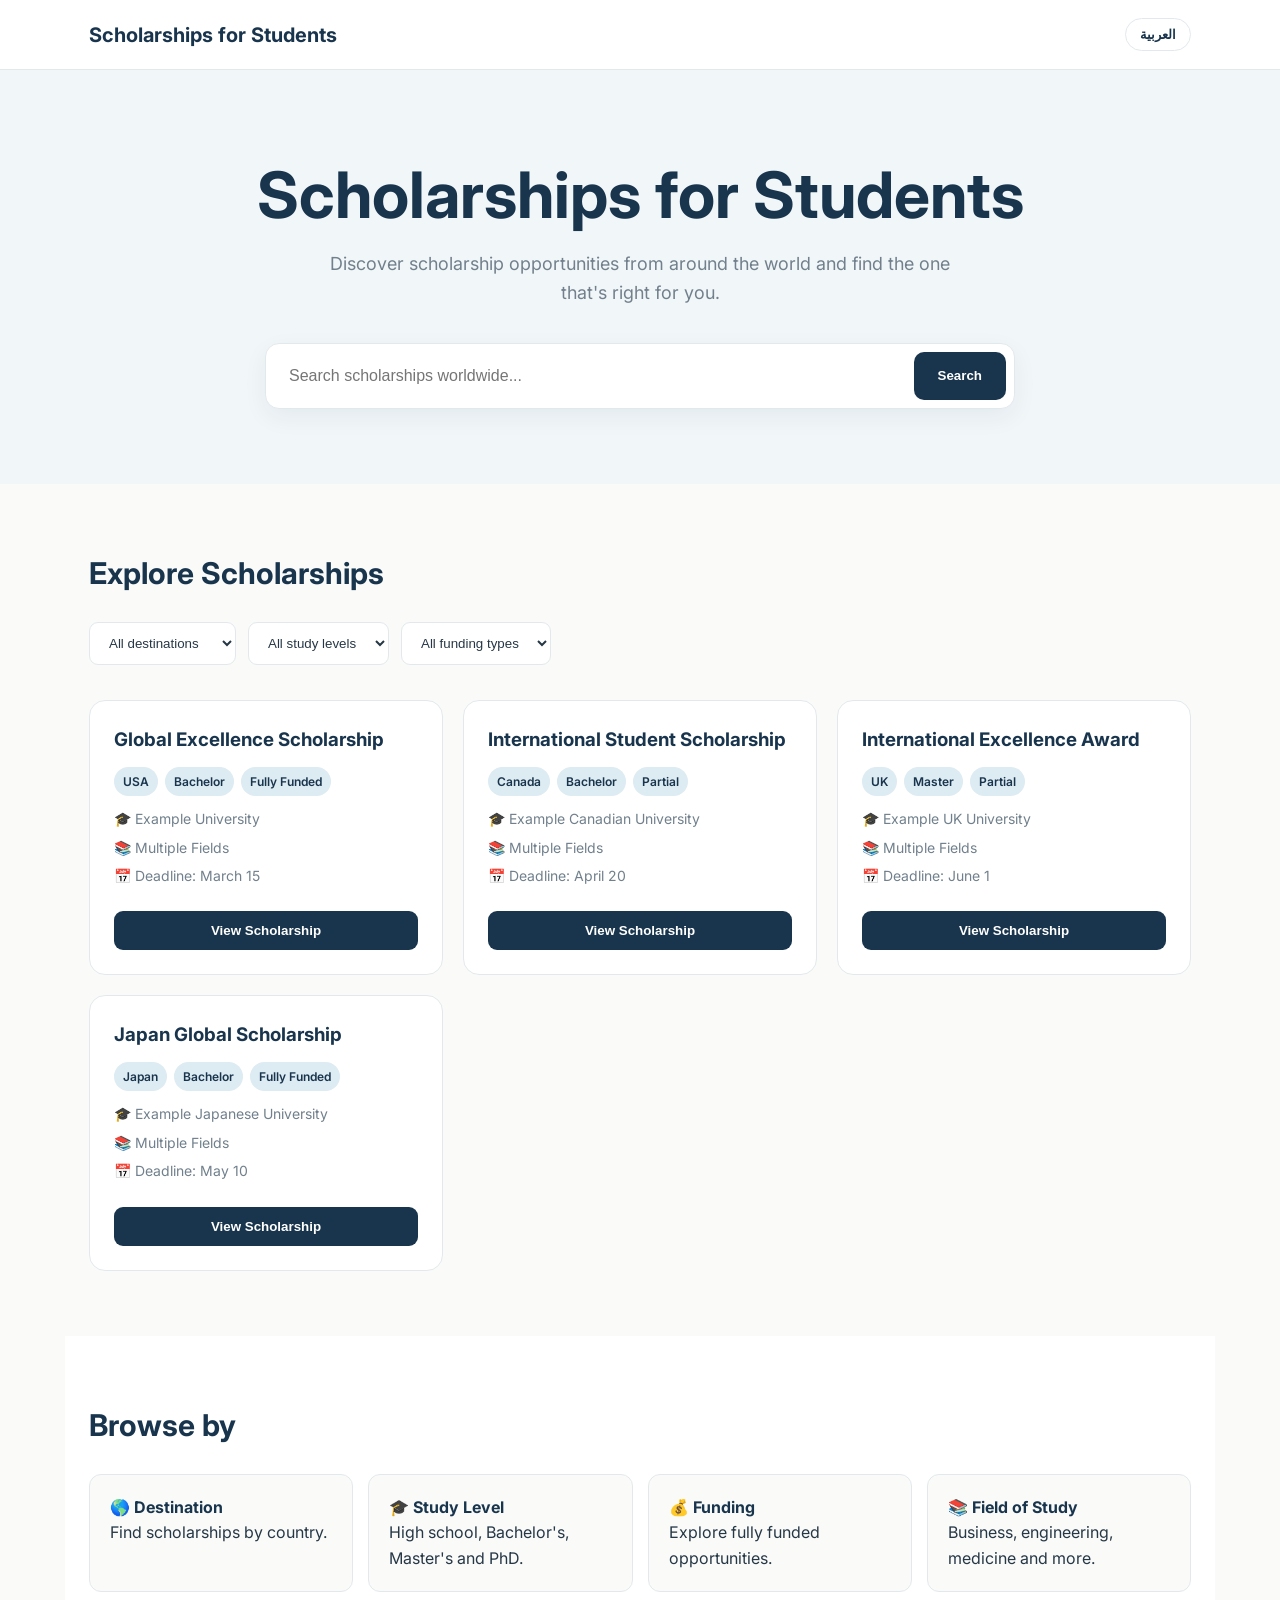
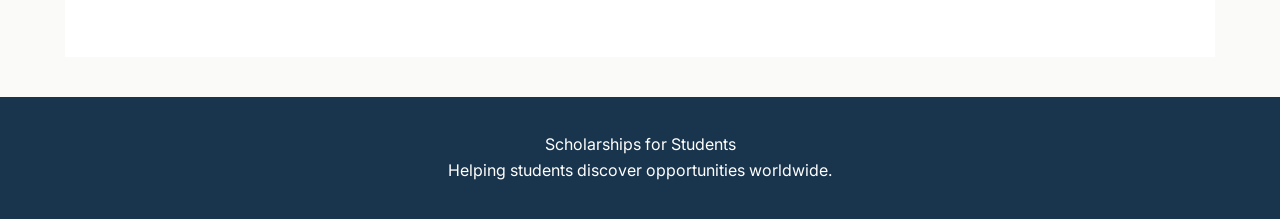
==== index.html @ 137d2209 "Create homepage" ====
<!DOCTYPE html>
<html lang="en">
<head>
<meta charset="UTF-8">
<meta name="viewport" content="width=device-width, initial-scale=1.0">

<title>Scholarships for Students</title>

<style>
@import url('https://fonts.googleapis.com/css2?family=Inter:wght@400;500;600;700&family=Noto+Sans+Arabic:wght@400;500;600;700&display=swap');

:root {
    --navy: #19354D;
    --blue: #DDEBF2;
    --blue-light: #F1F6F8;
    --sage: #AFC4B6;
    --cream: #FAFBF9;
    --white: #FFFFFF;
    --text: #263746;
    --muted: #71808C;
    --border: #E2E9ED;
}

* {
    box-sizing: border-box;
    margin: 0;
    padding: 0;
}

body {
    font-family: "Inter", sans-serif;
    background: var(--cream);
    color: var(--text);
    line-height: 1.6;
}

body.arabic {
    font-family: "Noto Sans Arabic", sans-serif;
    direction: rtl;
}

header {
    background: var(--white);
    border-bottom: 1px solid var(--border);
    position: sticky;
    top: 0;
    z-index: 100;
}

.navbar {
    max-width: 1150px;
    margin: auto;
    padding: 18px 24px;
    display: flex;
    align-items: center;
    justify-content: space-between;
}

.logo {
    font-size: 20px;
    font-weight: 700;
    color: var(--navy);
}

.nav-right {
    display: flex;
    gap: 10px;
    align-items: center;
}

.lang-button {
    border: 1px solid var(--border);
    background: white;
    color: var(--navy);
    padding: 8px 14px;
    border-radius: 20px;
    cursor: pointer;
    font-weight: 600;
}

.hero {
    text-align: center;
    padding: 90px 20px 75px;
    background: var(--blue-light);
}

.hero h1 {
    font-size: clamp(38px, 6vw, 64px);
    line-height: 1.1;
    color: var(--navy);
    margin-bottom: 20px;
}

.hero p {
    max-width: 650px;
    margin: 0 auto 35px;
    color: var(--muted);
    font-size: 18px;
}

.search-container {
    max-width: 750px;
    margin: auto;
    background: white;
    border: 1px solid var(--border);
    border-radius: 14px;
    padding: 8px;
    display: flex;
    box-shadow: 0 8px 25px rgba(25, 53, 77, 0.06);
}

.search-container input {
    flex: 1;
    border: none;
    outline: none;
    padding: 15px;
    font-size: 16px;
    background: transparent;
    color: var(--text);
}

.search-container button {
    border: none;
    background: var(--navy);
    color: white;
    padding: 0 24px;
    border-radius: 10px;
    cursor: pointer;
    font-weight: 600;
}

.section {
    max-width: 1150px;
    margin: auto;
    padding: 65px 24px;
}

.section-title {
    color: var(--navy);
    font-size: 30px;
    margin-bottom: 25px;
}

.filters {
    display: flex;
    flex-wrap: wrap;
    gap: 12px;
    margin-bottom: 35px;
}

select {
    padding: 12px 15px;
    border-radius: 9px;
    border: 1px solid var(--border);
    background: white;
    color: var(--text);
    cursor: pointer;
}

.scholarship-grid {
    display: grid;
    grid-template-columns: repeat(auto-fit, minmax(280px, 1fr));
    gap: 20px;
}

.card {
    background: white;
    border: 1px solid var(--border);
    border-radius: 16px;
    padding: 24px;
    transition: 0.2s;
}

.card:hover {
    transform: translateY(-3px);
    box-shadow: 0 10px 25px rgba(25, 53, 77, 0.08);
}

.card h3 {
    color: var(--navy);
    margin-bottom: 12px;
}

.badges {
    display: flex;
    flex-wrap: wrap;
    gap: 7px;
    margin: 12px 0;
}

.badge {
    background: var(--blue);
    color: var(--navy);
    padding: 5px 9px;
    border-radius: 20px;
    font-size: 12px;
    font-weight: 600;
}

.card-info {
    color: var(--muted);
    font-size: 14px;
    margin: 6px 0;
}

.details-button {
    margin-top: 18px;
    width: 100%;
    border: none;
    background: var(--navy);
    color: white;
    padding: 12px;
    border-radius: 9px;
    cursor: pointer;
    font-weight: 600;
}

.empty {
    text-align: center;
    padding: 50px;
    color: var(--muted);
}

.browse {
    background: var(--white);
}

.browse-grid {
    display: grid;
    grid-template-columns: repeat(auto-fit, minmax(210px, 1fr));
    gap: 15px;
}

.browse-item {
    padding: 20px;
    border: 1px solid var(--border);
    border-radius: 12px;
    background: var(--cream);
    cursor: pointer;
}

.browse-item strong {
    color: var(--navy);
}

footer {
    background: var(--navy);
    color: white;
    text-align: center;
    padding: 35px 20px;
    margin-top: 40px;
}

.modal {
    position: fixed;
    inset: 0;
    background: rgba(20, 35, 45, 0.45);
    display: none;
    align-items: center;
    justify-content: center;
    padding: 20px;
    z-index: 200;
}

.modal-content {
    background: white;
    max-width: 700px;
    width: 100%;
    max-height: 90vh;
    overflow-y: auto;
    border-radius: 18px;
    padding: 30px;
}

.close {
    float: right;
    border: none;
    background: none;
    font-size: 25px;
    cursor: pointer;
}

.modal h2 {
    color: var(--navy);
    margin-bottom: 15px;
}

.modal h4 {
    margin-top: 20px;
    color: var(--navy);
}

.apply {
    display: inline-block;
    margin-top: 25px;
    background: var(--navy);
    color: white;
    padding: 12px 20px;
    border-radius: 9px;
    text-decoration: none;
    font-weight: 600;
}

@media(max-width: 600px) {
    .search-container {
        flex-direction: column;
        background: transparent;
        border: none;
        box-shadow: none;
        gap: 8px;
    }

    .search-container input {
        background: white;
        border: 1px solid var(--border);
        border-radius: 10px;
    }

    .search-container button {
        padding: 13px;
    }

    .hero {
        padding-top: 60px;
    }
}
</style>
</head>

<body>

<header>
    <div class="navbar">
        <div class="logo">Scholarships for Students</div>

        <div class="nav-right">
            <button class="lang-button" onclick="toggleLanguage()" id="languageButton">
                العربية
            </button>
        </div>
    </div>
</header>

<section class="hero">

    <h1 id="heroTitle">Scholarships for Students</h1>

    <p id="heroSubtitle">
        Discover scholarship opportunities from around the world and find the one that's right for you.
    </p>

    <div class="search-container">
        <input
            id="searchInput"
            type="text"
            placeholder="Search scholarships worldwide..."
            onkeyup="searchScholarships()"
        >

        <button onclick="searchScholarships()" id="searchButton">
            Search
        </button>
    </div>

</section>

<section class="section">

    <h2 class="section-title" id="exploreTitle">
        Explore Scholarships
    </h2>

    <div class="filters">

        <select id="countryFilter" onchange="filterScholarships()">
            <option value="">All destinations</option>
            <option value="USA">USA</option>
            <option value="UK">United Kingdom</option>
            <option value="Japan">Japan</option>
            <option value="Germany">Germany</option>
            <option value="Canada">Canada</option>
        </select>

        <select id="levelFilter" onchange="filterScholarships()">
            <option value="">All study levels</option>
            <option value="High School">High School</option>
            <option value="Bachelor">Bachelor's</option>
            <option value="Master">Master's</option>
            <option value="PhD">PhD</option>
        </select>

        <select id="fundingFilter" onchange="filterScholarships()">
            <option value="">All funding types</option>
            <option value="Fully Funded">Fully Funded</option>
            <option value="Partial">Partial Funding</option>
        </select>

    </div>

    <div id="scholarshipGrid" class="scholarship-grid"></div>

</section>

<section class="section browse">

    <h2 class="section-title" id="browseTitle">
        Browse by
    </h2>

    <div class="browse-grid">

        <div class="browse-item" onclick="setFilter('country','USA')">
            🌎 <strong>Destination</strong>
            <p>Find scholarships by country.</p>
        </div>

        <div class="browse-item" onclick="setFilter('level','Bachelor')">
            🎓 <strong>Study Level</strong>
            <p>High school, Bachelor's, Master's and PhD.</p>
        </div>

        <div class="browse-item" onclick="setFilter('funding','Fully Funded')">
            💰 <strong>Funding</strong>
            <p>Explore fully funded opportunities.</p>
        </div>

        <div class="browse-item">
            📚 <strong>Field of Study</strong>
            <p>Business, engineering, medicine and more.</p>
        </div>

    </div>

</section>

<footer>
    <p>Scholarships for Students</p>
    <p>Helping students discover opportunities worldwide.</p>
</footer>

<div class="modal" id="modal">

    <div class="modal-content">

        <button class="close" onclick="closeModal()">×</button>

        <div id="modalContent"></div>

    </div>

</div>

<script>

const scholarships = [

{
    id: 1,
    name: "Global Excellence Scholarship",
    country: "USA",
    university: "Example University",
    level: "Bachelor",
    funding: "Fully Funded",
    field: "Multiple Fields",
    deadline: "March 15",
    description: "A scholarship opportunity for international students with strong academic achievement.",
    requirements: [
        "Strong academic record",
        "International student status",
        "Personal statement",
        "Academic transcripts"
    ],
    application: "Submit the required documents through the university's official application portal."
},

{
    id: 2,
    name: "International Student Scholarship",
    country: "Canada",
    university: "Example Canadian University",
    level: "Bachelor",
    funding: "Partial",
    field: "Multiple Fields",
    deadline: "April 20",
    description: "Financial support for international students beginning undergraduate studies.",
    requirements: [
        "Admission to the university",
        "Academic transcripts",
        "Personal statement"
    ],
    application: "Apply through the university's official scholarship portal."
},

{
    id: 3,
    name: "International Excellence Award",
    country: "UK",
    university: "Example UK University",
    level: "Master",
    funding: "Partial",
    field: "Multiple Fields",
    deadline: "June 1",
    description: "An award designed to support outstanding international postgraduate students.",
    requirements: [
        "Bachelor's degree",
        "Strong academic performance",
        "Personal statement"
    ],
    application: "Follow the official university application process."
},

{
    id: 4,
    name: "Japan Global Scholarship",
    country: "Japan",
    university: "Example Japanese University",
    level: "Bachelor",
    funding: "Fully Funded",
    field: "Multiple Fields",
    deadline: "May 10",
    description: "A fully funded opportunity for international students interested in studying in Japan.",
    requirements: [
        "Academic transcripts",
        "Proof of eligibility",
        "Recommendation letter",
        "Personal statement"
    ],
    application: "Apply through the official scholarship application system."
}

];

function displayScholarships(list) {

    const grid = document.getElementById("scholarshipGrid");

    grid.innerHTML = "";

    if (list.length === 0) {

        grid.innerHTML =
            '<div class="empty">No scholarships found. Try another search.</div>';

        return;
    }

    list.forEach(s => {

        const card = document.createElement("div");

        card.className = "card";

        card.innerHTML = `

            <h3>${s.name}</h3>

            <div class="badges">
                <span class="badge">${s.country}</span>
                <span class="badge">${s.level}</span>
                <span class="badge">${s.funding}</span>
            </div>

            <p class="card-info">🎓 ${s.university}</p>
            <p class="card-info">📚 ${s.field}</p>
            <p class="card-info">📅 Deadline: ${s.deadline}</p>

            <button class="details-button"
                onclick="showDetails(${s.id})">
                View Scholarship
            </button>
        `;

        grid.appendChild(card);

    });
}

function searchScholarships() {

    const query =
        document.getElementById("searchInput").value.toLowerCase();

    const results = scholarships.filter(s =>

        Object.values(s).join(" ").toLowerCase().includes(query)

    );

    displayScholarships(results);
}

function filterScholarships() {

    const country =
        document.getElementById("countryFilter").value;

    const level =
        document.getElementById("levelFilter").value;

    const funding =
        document.getElementById("fundingFilter").value;

    const query =
        document.getElementById("searchInput").value.toLowerCase();

    const results = scholarships.filter(s => {

        const matchesCountry =
            !country || s.country === country;

        const matchesLevel =
            !level || s.level === level;

        const matchesFunding =
            !funding || s.funding === funding;

        const matchesSearch =
            !query ||
            Object.values(s).join(" ").toLowerCase().includes(query);

        return matchesCountry &&
               matchesLevel &&
               matchesFunding &&
               matchesSearch;
    });

    displayScholarships(results);
}

function showDetails(id) {

    const s = scholarships.find(x => x.id === id);

    document.getElementById("modalContent").innerHTML = `

        <h2>${s.name}</h2>

        <p>${s.description}</p>

        <div class="badges">
            <span class="badge">${s.country}</span>
            <span class="badge">${s.level}</span>
            <span class="badge">${s.funding}</span>
        </div>

        <h4>University</h4>
        <p>${s.university}</p>

        <h4>Deadline</h4>
        <p>${s.deadline}</p>

        <h4>Requirements</h4>

        <ul>
            ${s.requirements.map(r => `<li>${r}</li>`).join("")}
        </ul>

        <h4>How to apply</h4>
        <p>${s.application}</p>

        <a href="#" class="apply">
            Official Application →
        </a>
    `;

    document.getElementById("modal").style.display = "flex";
}

function closeModal() {
    document.getElementById("modal").style.display = "none";
}

function setFilter(type, value) {

    if (type === "country") {
        document.getElementById("countryFilter").value = value;
    }

    if (type === "level") {
        document.getElementById("levelFilter").value = value;
    }

    if (type === "funding") {
        document.getElementById("fundingFilter").value = value;
    }

    filterScholarships();

    window.scrollTo({
        top: document.querySelector(".section").offsetTop,
        behavior: "smooth"
    });
}

function toggleLanguage() {

    const body = document.body;

    const arabic = body.classList.toggle("arabic");

    const button =
        document.getElementById("languageButton");

    if (arabic) {

        document.documentElement.lang = "ar";

        button.innerText = "English";

        document.getElementById("heroTitle").innerText =
            "منح دراسية للطلاب";

        document.getElementById("heroSubtitle").innerText =
            "اكتشف فرص المنح الدراسية من جميع أنحاء العالم وابحث عن الفرصة المناسبة لك.";

        document.getElementById("searchInput").placeholder =
            "ابحث عن المنح الدراسية حول العالم...";

        document.getElementById("searchButton").innerText =
            "بحث";

        document.getElementById("exploreTitle").innerText =
            "استكشف المنح الدراسية";

        document.getElementById("browseTitle").innerText =
            "تصفح حسب";

    } else {

        document.documentElement.lang = "en";

        button.innerText = "العربية";

        document.getElementById("heroTitle").innerText =
            "Scholarships for Students";

        document.getElementById("heroSubtitle").innerText =
            "Discover scholarship opportunities from around the world and find the one that's right for you.";

        document.getElementById("searchInput").placeholder =
            "Search scholarships worldwide...";

        document.getElementById("searchButton").innerText =
            "Search";

        document.getElementById("exploreTitle").innerText =
            "Explore Scholarships";

        document.getElementById("browseTitle").innerText =
            "Browse by";
    }
}

displayScholarships(scholarships);

</script>

</body>
  </html>
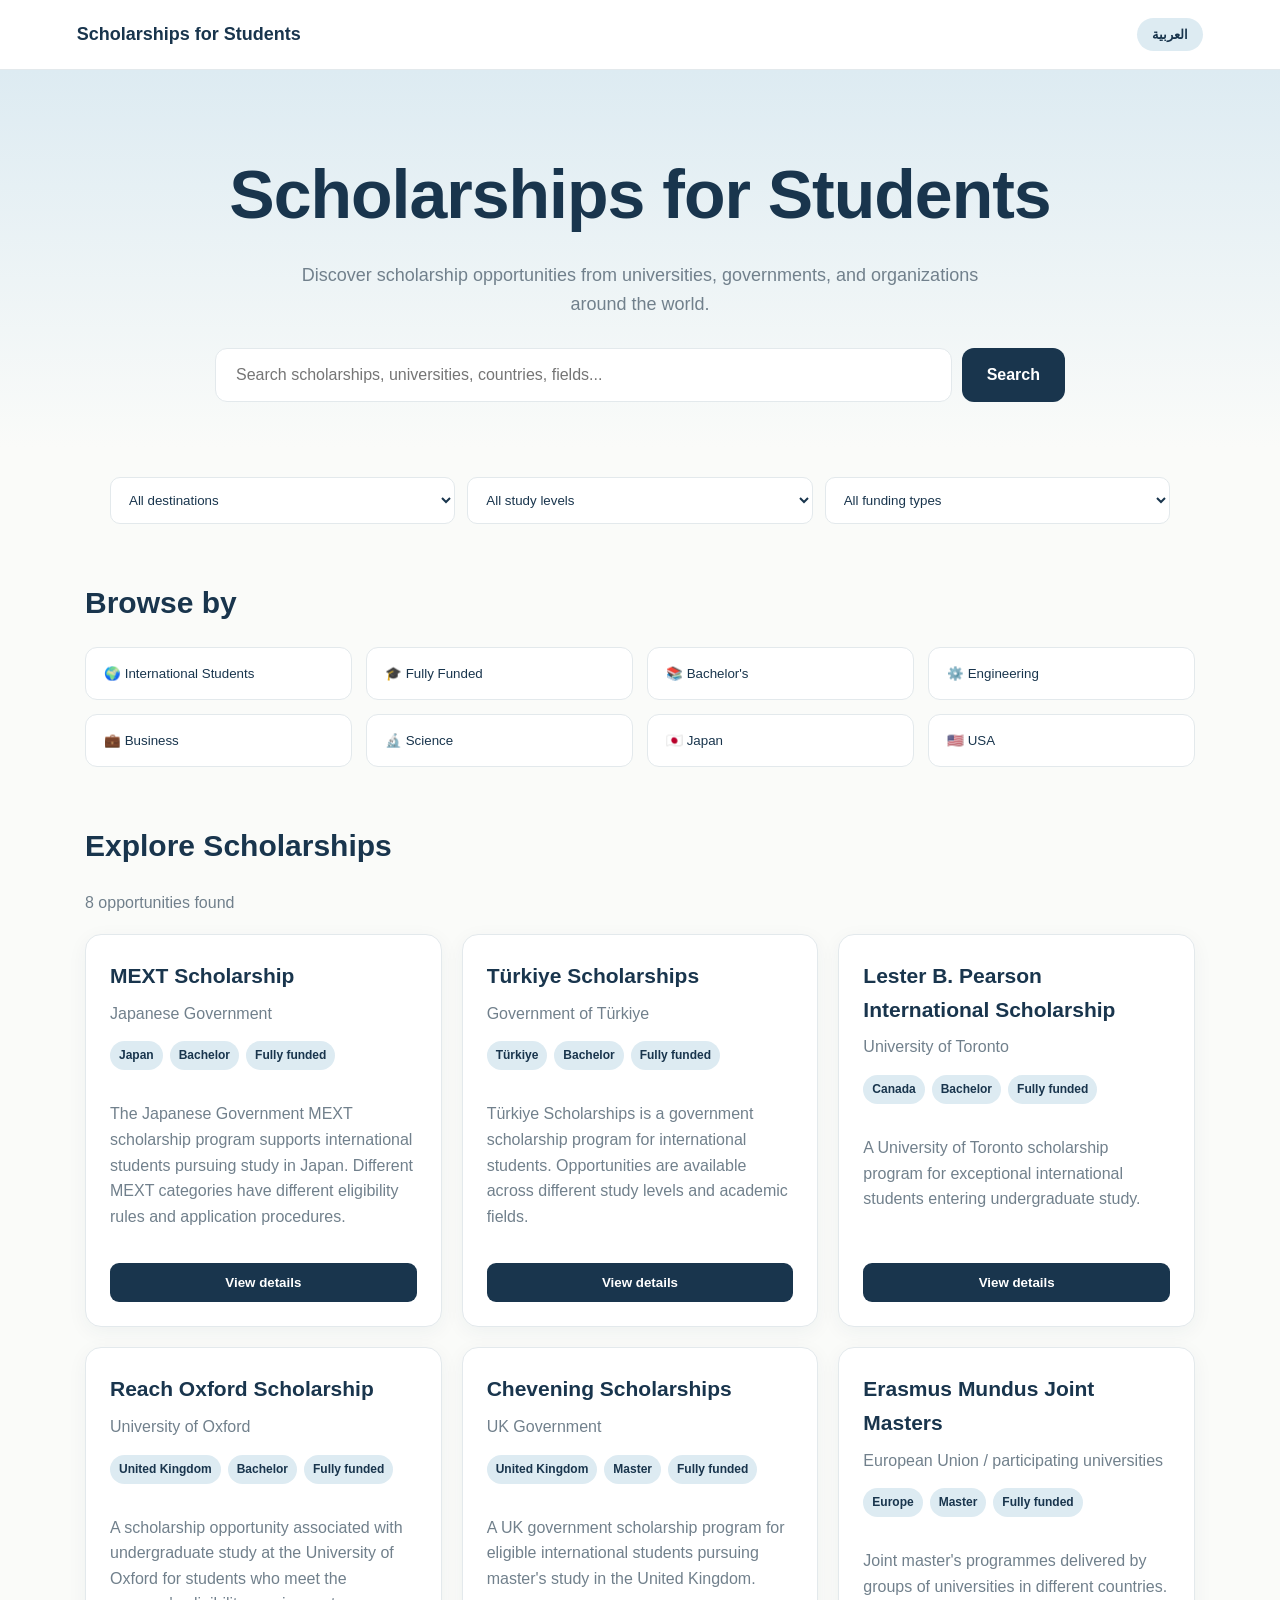
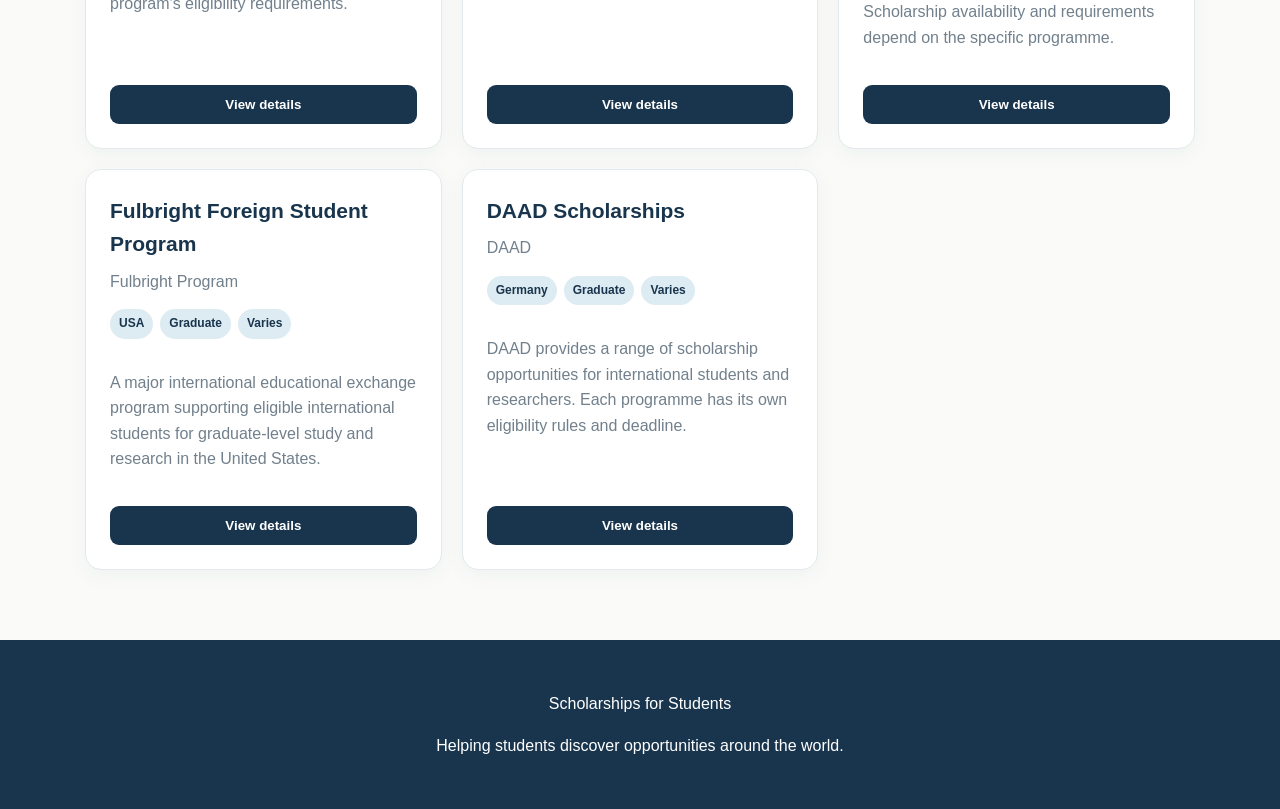
==== commit dced81fe: "Update greeting from 'Hello' to 'Goodbye'" ====
--- a/index.html
+++ b/index.html
@@ -7,72 +7,51 @@
 <title>Scholarships for Students</title>
 
 <style>
-@import url('https://fonts.googleapis.com/css2?family=Inter:wght@400;500;600;700&family=Noto+Sans+Arabic:wght@400;500;600;700&display=swap');
-
 :root {
-    --navy: #19354D;
-    --blue: #DDEBF2;
-    --blue-light: #F1F6F8;
+    --warm-white: #FAFBF9;
+    --soft-blue: #DDEBF2;
+    --deep-navy: #19354D;
     --sage: #AFC4B6;
-    --cream: #FAFBF9;
+    --gray: #71808C;
+    --gold: #D8B56A;
     --white: #FFFFFF;
-    --text: #263746;
-    --muted: #71808C;
-    --border: #E2E9ED;
+    --border: #E3E9EC;
 }
 
 * {
     box-sizing: border-box;
+}
+
+body {
     margin: 0;
-    padding: 0;
-}
-
-body {
-    font-family: "Inter", sans-serif;
-    background: var(--cream);
-    color: var(--text);
+    font-family: Arial, Helvetica, sans-serif;
+    background: var(--warm-white);
+    color: var(--deep-navy);
     line-height: 1.6;
 }
 
-body.arabic {
-    font-family: "Noto Sans Arabic", sans-serif;
-    direction: rtl;
-}
-
-header {
+nav {
     background: var(--white);
     border-bottom: 1px solid var(--border);
+    padding: 18px 6%;
+    display: flex;
+    justify-content: space-between;
+    align-items: center;
     position: sticky;
     top: 0;
     z-index: 100;
 }
 
-.navbar {
-    max-width: 1150px;
-    margin: auto;
-    padding: 18px 24px;
-    display: flex;
-    align-items: center;
-    justify-content: space-between;
-}
-
 .logo {
-    font-size: 20px;
     font-weight: 700;
-    color: var(--navy);
-}
-
-.nav-right {
-    display: flex;
-    gap: 10px;
-    align-items: center;
-}
-
-.lang-button {
-    border: 1px solid var(--border);
-    background: white;
-    color: var(--navy);
-    padding: 8px 14px;
+    font-size: 18px;
+}
+
+#languageButton {
+    border: none;
+    background: var(--soft-blue);
+    color: var(--deep-navy);
+    padding: 9px 15px;
     border-radius: 20px;
     cursor: pointer;
     font-weight: 600;
@@ -80,86 +59,118 @@
 
 .hero {
     text-align: center;
-    padding: 90px 20px 75px;
-    background: var(--blue-light);
+    padding: 70px 20px 45px;
+    background: linear-gradient(
+        to bottom,
+        var(--soft-blue),
+        var(--warm-white)
+    );
 }
 
 .hero h1 {
-    font-size: clamp(38px, 6vw, 64px);
-    line-height: 1.1;
-    color: var(--navy);
-    margin-bottom: 20px;
+    font-size: clamp(38px, 7vw, 68px);
+    margin: 0 0 12px;
+    letter-spacing: -1px;
 }
 
 .hero p {
-    max-width: 650px;
-    margin: 0 auto 35px;
-    color: var(--muted);
+    max-width: 700px;
+    margin: 0 auto 30px;
+    color: var(--gray);
     font-size: 18px;
 }
 
 .search-container {
-    max-width: 750px;
+    max-width: 850px;
     margin: auto;
+    display: flex;
+    gap: 10px;
+}
+
+#searchInput {
+    flex: 1;
+    padding: 17px 20px;
+    border: 1px solid var(--border);
+    border-radius: 12px;
+    font-size: 16px;
+    outline: none;
     background: white;
+}
+
+#searchInput:focus {
+    border-color: var(--sage);
+}
+
+#searchButton {
+    border: none;
+    border-radius: 12px;
+    padding: 0 25px;
+    background: var(--deep-navy);
+    color: white;
+    cursor: pointer;
+    font-weight: 700;
+    font-size: 16px;
+}
+
+.filters {
+    max-width: 1100px;
+    margin: 30px auto;
+    padding: 0 20px;
+    display: grid;
+    grid-template-columns: repeat(3, 1fr);
+    gap: 12px;
+}
+
+select {
+    width: 100%;
+    padding: 14px;
+    border-radius: 10px;
     border: 1px solid var(--border);
-    border-radius: 14px;
-    padding: 8px;
-    display: flex;
-    box-shadow: 0 8px 25px rgba(25, 53, 77, 0.06);
-}
-
-.search-container input {
-    flex: 1;
-    border: none;
-    outline: none;
-    padding: 15px;
-    font-size: 16px;
-    background: transparent;
-    color: var(--text);
-}
-
-.search-container button {
-    border: none;
-    background: var(--navy);
-    color: white;
-    padding: 0 24px;
-    border-radius: 10px;
-    cursor: pointer;
-    font-weight: 600;
+    background: white;
+    color: var(--deep-navy);
 }
 
 .section {
     max-width: 1150px;
-    margin: auto;
-    padding: 65px 24px;
-}
-
-.section-title {
-    color: var(--navy);
+    margin: 55px auto;
+    padding: 0 20px;
+}
+
+.section h2 {
     font-size: 30px;
-    margin-bottom: 25px;
-}
-
-.filters {
-    display: flex;
-    flex-wrap: wrap;
-    gap: 12px;
-    margin-bottom: 35px;
-}
-
-select {
-    padding: 12px 15px;
-    border-radius: 9px;
+    margin-bottom: 20px;
+}
+
+.browse-grid {
+    display: grid;
+    grid-template-columns: repeat(4, 1fr);
+    gap: 14px;
+}
+
+.browse-button {
     border: 1px solid var(--border);
     background: white;
-    color: var(--text);
+    padding: 18px;
+    border-radius: 12px;
     cursor: pointer;
+    text-align: left;
+    color: var(--deep-navy);
+    transition: 0.2s;
+}
+
+.browse-button:hover {
+    transform: translateY(-2px);
+    border-color: var(--sage);
+}
+
+.results-info {
+    color: var(--gray);
+    margin-bottom: 18px;
 }
 
 .scholarship-grid {
     display: grid;
-    grid-template-columns: repeat(auto-fit, minmax(280px, 1fr));
+    grid-template-columns: repeat(3, 1fr);
     gap: 20px;
 }
 
@@ -168,160 +179,157 @@
     border: 1px solid var(--border);
     border-radius: 16px;
     padding: 24px;
-    transition: 0.2s;
-}
-
-.card:hover {
-    transform: translateY(-3px);
-    box-shadow: 0 10px 25px rgba(25, 53, 77, 0.08);
+    box-shadow: 0 5px 20px rgba(25, 53, 77, 0.05);
+    display: flex;
+    flex-direction: column;
 }
 
 .card h3 {
-    color: var(--navy);
-    margin-bottom: 12px;
-}
-
-.badges {
+    margin-top: 0;
+    margin-bottom: 8px;
+    font-size: 21px;
+}
+
+.organization {
+    color: var(--gray);
+    margin-bottom: 15px;
+}
+
+.tags {
     display: flex;
     flex-wrap: wrap;
     gap: 7px;
-    margin: 12px 0;
-}
-
-.badge {
-    background: var(--blue);
-    color: var(--navy);
+    margin-bottom: 15px;
+}
+
+.tag {
+    background: var(--soft-blue);
+    color: var(--deep-navy);
     padding: 5px 9px;
     border-radius: 20px;
     font-size: 12px;
     font-weight: 600;
 }
 
-.card-info {
-    color: var(--muted);
-    font-size: 14px;
-    margin: 6px 0;
-}
-
-.details-button {
+.card-description {
+    color: var(--gray);
+    flex-grow: 1;
+}
+
+.card button {
     margin-top: 18px;
-    width: 100%;
+    padding: 12px;
     border: none;
-    background: var(--navy);
+    border-radius: 9px;
+    background: var(--deep-navy);
     color: white;
-    padding: 12px;
-    border-radius: 9px;
     cursor: pointer;
-    font-weight: 600;
-}
-
-.empty {
+    font-weight: 700;
+}
+
+.no-results {
     text-align: center;
-    padding: 50px;
-    color: var(--muted);
-}
-
-.browse {
-    background: var(--white);
-}
-
-.browse-grid {
-    display: grid;
-    grid-template-columns: repeat(auto-fit, minmax(210px, 1fr));
-    gap: 15px;
-}
-
-.browse-item {
-    padding: 20px;
+    padding: 50px 20px;
+    background: white;
     border: 1px solid var(--border);
-    border-radius: 12px;
-    background: var(--cream);
-    cursor: pointer;
-}
-
-.browse-item strong {
-    color: var(--navy);
-}
-
-footer {
-    background: var(--navy);
-    color: white;
-    text-align: center;
-    padding: 35px 20px;
-    margin-top: 40px;
+    border-radius: 15px;
+    color: var(--gray);
 }
 
 .modal {
+    display: none;
     position: fixed;
     inset: 0;
-    background: rgba(20, 35, 45, 0.45);
-    display: none;
-    align-items: center;
-    justify-content: center;
-    padding: 20px;
+    background: rgba(25, 53, 77, 0.45);
     z-index: 200;
+    padding: 25px;
+    overflow-y: auto;
 }
 
 .modal-content {
+    max-width: 750px;
+    margin: 40px auto;
     background: white;
-    max-width: 700px;
-    width: 100%;
-    max-height: 90vh;
-    overflow-y: auto;
     border-radius: 18px;
     padding: 30px;
+    position: relative;
 }
 
 .close {
-    float: right;
+    position: absolute;
+    right: 20px;
+    top: 15px;
     border: none;
     background: none;
-    font-size: 25px;
+    font-size: 28px;
     cursor: pointer;
-}
-
-.modal h2 {
-    color: var(--navy);
-    margin-bottom: 15px;
-}
-
-.modal h4 {
+    color: var(--gray);
+}
+
+.apply-button {
+    display: inline-block;
     margin-top: 20px;
-    color: var(--navy);
-}
-
-.apply {
-    display: inline-block;
-    margin-top: 25px;
-    background: var(--navy);
+    padding: 13px 20px;
+    border-radius: 10px;
+    background: var(--deep-navy);
     color: white;
-    padding: 12px 20px;
-    border-radius: 9px;
     text-decoration: none;
-    font-weight: 600;
-}
-
-@media(max-width: 600px) {
+    font-weight: 700;
+}
+
+footer {
+    margin-top: 70px;
+    padding: 35px 20px;
+    text-align: center;
+    background: var(--deep-navy);
+    color: white;
+}
+
+[dir="rtl"] {
+    direction: rtl;
+}
+
+[dir="rtl"] .browse-button {
+    text-align: right;
+}
+
+@media (max-width: 850px) {
+    .scholarship-grid {
+        grid-template-columns: repeat(2, 1fr);
+    }
+
+    .browse-grid {
+        grid-template-columns: repeat(2, 1fr);
+    }
+
+    .filters {
+        grid-template-columns: 1fr;
+    }
+}
+
+@media (max-width: 600px) {
+    nav {
+        padding: 15px 5%;
+    }
+
+    .hero {
+        padding-top: 50px;
+    }
+
     .search-container {
         flex-direction: column;
-        background: transparent;
-        border: none;
-        box-shadow: none;
-        gap: 8px;
-    }
-
-    .search-container input {
-        background: white;
-        border: 1px solid var(--border);
-        border-radius: 10px;
-    }
-
-    .search-container button {
-        padding: 13px;
-    }
-
-    .hero {
-        padding-top: 60px;
+    }
+
+    #searchButton {
+        padding: 14px;
+    }
+
+    .scholarship-grid {
+        grid-template-columns: 1fr;
+    }
+
+    .browse-grid {
+        grid-template-columns: 1fr;
     }
 }
 </style>
@@ -329,222 +337,622 @@
 
 <body>
 
-<header>
-    <div class="navbar">
-        <div class="logo">Scholarships for Students</div>
-
-        <div class="nav-right">
-            <button class="lang-button" onclick="toggleLanguage()" id="languageButton">
-                العربية
-            </button>
-        </div>
-    </div>
-</header>
+<nav>
+    <div class="logo">Scholarships for Students</div>
+    <button id="languageButton">العربية</button>
+</nav>
 
 <section class="hero">
-
-    <h1 id="heroTitle">Scholarships for Students</h1>
-
-    <p id="heroSubtitle">
-        Discover scholarship opportunities from around the world and find the one that's right for you.
+    <h1 id="mainTitle">Scholarships for Students</h1>
+
+    <p id="mainSubtitle">
+        Discover scholarship opportunities from universities,
+        governments, and organizations around the world.
     </p>
 
     <div class="search-container">
         <input
             id="searchInput"
             type="text"
-            placeholder="Search scholarships worldwide..."
-            onkeyup="searchScholarships()"
+            placeholder="Search scholarships, universities, countries, fields..."
         >
 
-        <button onclick="searchScholarships()" id="searchButton">
-            Search
+        <button id="searchButton">Search</button>
+    </div>
+</section>
+
+<section class="filters">
+
+    <select id="countryFilter">
+        <option value="">All destinations</option>
+        <option value="USA">USA</option>
+        <option value="Canada">Canada</option>
+        <option value="United Kingdom">United Kingdom</option>
+        <option value="Japan">Japan</option>
+        <option value="Germany">Germany</option>
+        <option value="Türkiye">Türkiye</option>
+        <option value="Europe">Europe</option>
+        <option value="Worldwide">Worldwide</option>
+    </select>
+
+    <select id="levelFilter">
+        <option value="">All study levels</option>
+        <option value="Bachelor">Bachelor's</option>
+        <option value="Master">Master's</option>
+        <option value="Doctorate">Doctorate</option>
+        <option value="Graduate">Graduate</option>
+    </select>
+
+    <select id="fundingFilter">
+        <option value="">All funding types</option>
+        <option value="Fully funded">Fully funded</option>
+        <option value="Full tuition">Full tuition</option>
+        <option value="Partial">Partial funding</option>
+        <option value="Varies">Varies</option>
+    </select>
+
+</section>
+
+<section class="section">
+
+    <h2 id="browseTitle">Browse by</h2>
+
+    <div class="browse-grid">
+
+        <button class="browse-button" onclick="quickSearch('international students')">
+            🌍 International Students
         </button>
+
+        <button class="browse-button" onclick="quickSearch('fully funded')">
+            🎓 Fully Funded
+        </button>
+
+        <button class="browse-button" onclick="quickSearch('bachelor')">
+            📚 Bachelor's
+        </button>
+
+        <button class="browse-button" onclick="quickSearch('engineering')">
+            ⚙️ Engineering
+        </button>
+
+        <button class="browse-button" onclick="quickSearch('business')">
+            💼 Business
+        </button>
+
+        <button class="browse-button" onclick="quickSearch('science')">
+            🔬 Science
+        </button>
+
+        <button class="browse-button" onclick="quickSearch('Japan')">
+            🇯🇵 Japan
+        </button>
+
+        <button class="browse-button" onclick="quickSearch('USA')">
+            🇺🇸 USA
+        </button>
+
     </div>
 
 </section>
 
 <section class="section">
 
-    <h2 class="section-title" id="exploreTitle">
-        Explore Scholarships
-    </h2>
-
-    <div class="filters">
-
-        <select id="countryFilter" onchange="filterScholarships()">
-            <option value="">All destinations</option>
-            <option value="USA">USA</option>
-            <option value="UK">United Kingdom</option>
-            <option value="Japan">Japan</option>
-            <option value="Germany">Germany</option>
-            <option value="Canada">Canada</option>
-        </select>
-
-        <select id="levelFilter" onchange="filterScholarships()">
-            <option value="">All study levels</option>
-            <option value="High School">High School</option>
-            <option value="Bachelor">Bachelor's</option>
-            <option value="Master">Master's</option>
-            <option value="PhD">PhD</option>
-        </select>
-
-        <select id="fundingFilter" onchange="filterScholarships()">
-            <option value="">All funding types</option>
-            <option value="Fully Funded">Fully Funded</option>
-            <option value="Partial">Partial Funding</option>
-        </select>
+    <h2 id="exploreTitle">Explore Scholarships</h2>
+
+    <div class="results-info" id="resultsInfo"></div>
+
+    <div id="scholarshipContainer" class="scholarship-grid"></div>
+
+</section>
+
+<div id="modal" class="modal">
+
+    <div class="modal-content">
+
+        <button class="close" onclick="closeModal()">×</button>
+
+        <h2 id="modalTitle"></h2>
+
+        <p id="modalOrganization"></p>
+
+        <p id="modalDestination"></p>
+
+        <p id="modalLevel"></p>
+
+        <p id="modalFunding"></p>
+
+        <p id="modalField"></p>
+
+        <p id="modalDeadline"></p>
+
+        <h3 id="requirementsTitle">Requirements</h3>
+
+        <p id="modalRequirements"></p>
+
+        <h3 id="descriptionTitle">About this opportunity</h3>
+
+        <p id="modalDescription"></p>
+
+        <a
+            id="modalApplication"
+            class="apply-button"
+            href="#"
+            target="_blank"
+            rel="noopener noreferrer"
+        >
+            Official application
+        </a>
 
     </div>
 
-    <div id="scholarshipGrid" class="scholarship-grid"></div>
-
-</section>
-
-<section class="section browse">
-
-    <h2 class="section-title" id="browseTitle">
-        Browse by
-    </h2>
-
-    <div class="browse-grid">
-
-        <div class="browse-item" onclick="setFilter('country','USA')">
-            🌎 <strong>Destination</strong>
-            <p>Find scholarships by country.</p>
-        </div>
-
-        <div class="browse-item" onclick="setFilter('level','Bachelor')">
-            🎓 <strong>Study Level</strong>
-            <p>High school, Bachelor's, Master's and PhD.</p>
-        </div>
-
-        <div class="browse-item" onclick="setFilter('funding','Fully Funded')">
-            💰 <strong>Funding</strong>
-            <p>Explore fully funded opportunities.</p>
-        </div>
-
-        <div class="browse-item">
-            📚 <strong>Field of Study</strong>
-            <p>Business, engineering, medicine and more.</p>
-        </div>
-
-    </div>
-
-</section>
+</div>
 
 <footer>
     <p>Scholarships for Students</p>
-    <p>Helping students discover opportunities worldwide.</p>
+    <p>Helping students discover opportunities around the world.</p>
 </footer>
 
-<div class="modal" id="modal">
-
-    <div class="modal-content">
-
-        <button class="close" onclick="closeModal()">×</button>
-
-        <div id="modalContent"></div>
-
-    </div>
-
-</div>
-
 <script>
 
+/*
+====================================================
+SCHOLARSHIP DATABASE
+====================================================
+
+Important:
+The information below uses real scholarship/program names.
+Deadlines are intentionally written as "Check official page"
+because scholarship cycles and deadlines can change.
+
+Before publishing individual opportunities, verify their
+current eligibility and deadline on the official provider page.
+*/
+
 const scholarships = [
 
-{
-    id: 1,
-    name: "Global Excellence Scholarship",
-    country: "USA",
-    university: "Example University",
-    level: "Bachelor",
-    funding: "Fully Funded",
-    field: "Multiple Fields",
-    deadline: "March 15",
-    description: "A scholarship opportunity for international students with strong academic achievement.",
-    requirements: [
-        "Strong academic record",
-        "International student status",
-        "Personal statement",
-        "Academic transcripts"
+    {
+        name: "MEXT Scholarship",
+        country: "Japan",
+        university: "Japanese Government",
+        level: "Bachelor",
+        funding: "Fully funded",
+        field: "Multiple fields",
+        deadline: "Check official page",
+        description:
+            "The Japanese Government MEXT scholarship program supports international students pursuing study in Japan. Different MEXT categories have different eligibility rules and application procedures.",
+        requirements:
+            "Eligibility depends on the MEXT category and applicant's nationality, age, academic background, and intended study.",
+        keywords:
+            "Japan Japanese government MEXT international students undergraduate bachelor university fully funded scholarship science engineering humanities",
+        application:
+            "https://www.studyinjapan.go.jp/en/"
+    },
+
+    {
+        name: "Türkiye Scholarships",
+        country: "Türkiye",
+        university: "Government of Türkiye",
+        level: "Bachelor",
+        funding: "Fully funded",
+        field: "Multiple fields",
+        deadline: "Check official page",
+        description:
+            "Türkiye Scholarships is a government scholarship program for international students. Opportunities are available across different study levels and academic fields.",
+        requirements:
+            "Requirements depend on the degree level and program. Applicants should check the current official eligibility rules.",
+        keywords:
+            "Turkey Türkiye Turkish government international students undergraduate bachelor university fully funded scholarship medicine engineering business",
+        application:
+            "https://www.turkiyeburslari.gov.tr/"
+    },
+
+    {
+        name: "Lester B. Pearson International Scholarship",
+        country: "Canada",
+        university: "University of Toronto",
+        level: "Bachelor",
+        funding: "Fully funded",
+        field: "Multiple fields",
+        deadline: "Check official page",
+        description:
+            "A University of Toronto scholarship program for exceptional international students entering undergraduate study.",
+        requirements:
+            "Applicants must meet the university's current eligibility requirements and nomination/application procedures.",
+        keywords:
+            "Canada Toronto University undergraduate international students bachelor full scholarship fully funded university scholarship",
+        application:
+            "https://future.utoronto.ca/pearson/"
+    },
+
+    {
+        name: "Reach Oxford Scholarship",
+        country: "United Kingdom",
+        university: "University of Oxford",
+        level: "Bachelor",
+        funding: "Fully funded",
+        field: "Multiple fields",
+        deadline: "Check official page",
+        description:
+            "A scholarship opportunity associated with undergraduate study at the University of Oxford for students who meet the program's eligibility requirements.",
+        requirements:
+            "Eligibility and application requirements vary and should be checked on the official Oxford scholarship information.",
+        keywords:
+            "UK United Kingdom Oxford undergraduate bachelor international students full funding university scholarship",
+        application:
+            "https://www.ox.ac.uk/admissions/undergraduate/fees-and-funding/oxford-support"
+    },
+
+    {
+        name: "Chevening Scholarships",
+        country: "United Kingdom",
+        university: "UK Government",
+        level: "Master",
+        funding: "Fully funded",
+        field: "Multiple fields",
+        deadline: "Check official page",
+        description:
+            "A UK government scholarship program for eligible international students pursuing master's study in the United Kingdom.",
+        requirements:
+            "Applicants must meet the current Chevening eligibility and application requirements.",
+        keywords:
+            "UK Britain United Kingdom master's graduate international students government scholarship fully funded leadership",
+        application:
+            "https://www.chevening.org/"
+    },
+
+    {
+        name: "Erasmus Mundus Joint Masters",
+        country: "Europe",
+        university: "European Union / participating universities",
+        level: "Master",
+        funding: "Fully funded",
+        field: "Multiple fields",
+        deadline: "Varies by programme",
+        description:
+            "Joint master's programmes delivered by groups of universities in different countries. Scholarship availability and requirements depend on the specific programme.",
+        requirements:
+            "Requirements, participating universities, fields, and deadlines depend on the individual Erasmus Mundus programme.",
+        keywords:
+            "Europe European Union Erasmus Mundus master's graduate international students fully funded scholarship universities multiple countries",
+        application:
+            "https://education.ec.europa.eu/education-levels/higher-education/erasmus-mundus-joint-masters"
+    },
+
+    {
+        name: "Fulbright Foreign Student Program",
+        country: "USA",
+        university: "Fulbright Program",
+        level: "Graduate",
+        funding: "Varies",
+        field: "Multiple fields",
+        deadline: "Varies by country",
+        description:
+            "A major international educational exchange program supporting eligible international students for graduate-level study and research in the United States.",
+        requirements:
+            "Eligibility, application procedures, and deadlines vary by applicant country and program.",
+        keywords:
+            "USA United States America Fulbright international students graduate master's doctorate scholarship university research",
+        application:
+            "https://foreign.fulbrightonline.org/"
+    },
+
+    {
+        name: "DAAD Scholarships",
+        country: "Germany",
+        university: "DAAD",
+        level: "Graduate",
+        funding: "Varies",
+        field: "Multiple fields",
+        deadline: "Varies by programme",
+        description:
+            "DAAD provides a range of scholarship opportunities for international students and researchers. Each programme has its own eligibility rules and deadline.",
+        requirements:
+            "Requirements depend on the specific DAAD scholarship and degree programme.",
+        keywords:
+            "Germany German DAAD international students master's doctorate graduate university scholarship research Europe",
+        application:
+            "https://www.daad.de/en/studying-in-germany/scholarships/"
+    }
+
+];
+
+let currentLanguage = "en";
+
+const translations = {
+    en: {
+        mainTitle: "Scholarships for Students",
+        mainSubtitle:
+            "Discover scholarship opportunities from universities, governments, and organizations around the world.",
+        searchPlaceholder:
+            "Search scholarships, universities, countries, fields...",
+        searchButton: "Search",
+        exploreTitle: "Explore Scholarships",
+        browseTitle: "Browse by",
+        results: "opportunities found",
+        requirements: "Requirements",
+        about: "About this opportunity",
+        official: "Official application",
+        noResults:
+            "No scholarships matched your search. Try different words or remove a filter."
+    },
+
+    ar: {
+        mainTitle: "منح دراسية للطلاب",
+        mainSubtitle:
+            "اكتشف فرص المنح الدراسية من الجامعات والحكومات والمنظمات حول العالم.",
+        searchPlaceholder:
+            "ابحث عن المنح أو الجامعات أو الدول أو المجالات...",
+        searchButton: "بحث",
+        exploreTitle: "استكشف المنح الدراسية",
+        browseTitle: "تصفح حسب",
+        results: "فرص متاحة",
+        requirements: "المتطلبات",
+        about: "حول هذه الفرصة",
+        official: "صفحة التقديم الرسمية",
+        noResults:
+            "لم نجد منحًا تطابق بحثك. جرّب كلمات مختلفة أو أزل أحد الفلاتر."
+    }
+};
+
+
+/*
+====================================================
+SEARCH SYSTEM
+====================================================
+
+Instead of requiring an exact search such as "USA",
+the website searches the entire scholarship record.
+
+Examples:
+
+"universities with scholarships"
+"Japan engineering"
+"fully funded"
+"international students"
+"business bachelor"
+"UK scholarships"
+"government scholarship"
+
+The search also understands common variations.
+*/
+
+const searchAliases = {
+
+    scholarship: [
+        "scholarship",
+        "scholarships",
+        "grant",
+        "grants",
+        "financial aid",
+        "funding"
     ],
-    application: "Submit the required documents through the university's official application portal."
-},
-
-{
-    id: 2,
-    name: "International Student Scholarship",
-    country: "Canada",
-    university: "Example Canadian University",
-    level: "Bachelor",
-    funding: "Partial",
-    field: "Multiple Fields",
-    deadline: "April 20",
-    description: "Financial support for international students beginning undergraduate studies.",
-    requirements: [
-        "Admission to the university",
-        "Academic transcripts",
-        "Personal statement"
+
+    university: [
+        "university",
+        "universities",
+        "college",
+        "colleges",
+        "institution",
+        "institutions"
     ],
-    application: "Apply through the university's official scholarship portal."
-},
-
-{
-    id: 3,
-    name: "International Excellence Award",
-    country: "UK",
-    university: "Example UK University",
-    level: "Master",
-    funding: "Partial",
-    field: "Multiple Fields",
-    deadline: "June 1",
-    description: "An award designed to support outstanding international postgraduate students.",
-    requirements: [
-        "Bachelor's degree",
-        "Strong academic performance",
-        "Personal statement"
+
+    international: [
+        "international",
+        "foreign",
+        "overseas",
+        "international students"
     ],
-    application: "Follow the official university application process."
-},
-
-{
-    id: 4,
-    name: "Japan Global Scholarship",
-    country: "Japan",
-    university: "Example Japanese University",
-    level: "Bachelor",
-    funding: "Fully Funded",
-    field: "Multiple Fields",
-    deadline: "May 10",
-    description: "A fully funded opportunity for international students interested in studying in Japan.",
-    requirements: [
-        "Academic transcripts",
-        "Proof of eligibility",
-        "Recommendation letter",
-        "Personal statement"
+
+    bachelor: [
+        "bachelor",
+        "bachelors",
+        "undergraduate",
+        "undergrad",
+        "first degree"
     ],
-    application: "Apply through the official scholarship application system."
-}
-
-];
+
+    master: [
+        "master",
+        "masters",
+        "postgraduate",
+        "graduate"
+    ],
+
+    doctorate: [
+        "doctorate",
+        "doctoral",
+        "phd",
+        "p.h.d"
+    ],
+
+    fullyFunded: [
+        "fully funded",
+        "full funding",
+        "full scholarship",
+        "all expenses",
+        "tuition and living"
+    ],
+
+    engineering: [
+        "engineering",
+        "engineer",
+        "technology",
+        "technical",
+        "stem"
+    ],
+
+    business: [
+        "business",
+        "management",
+        "finance",
+        "economics",
+        "entrepreneurship"
+    ],
+
+    science: [
+        "science",
+        "scientific",
+        "biology",
+        "chemistry",
+        "physics",
+        "mathematics",
+        "math"
+    ]
+};
+
+
+function normalizeText(text) {
+
+    return String(text)
+     toLowerCase()
+        .normalize("NFD")
+        .replace(/[\u0300-\u036f]/g, "")
+        .replace(/[^\p{L}\p{N}\s]/gu, " ")
+        .replace(/\s+/g, " ")
+        .trim();
+
+}
+
+
+function expandSearchTerms(query) {
+
+    const normalized = normalizeText(query);
+
+    let terms = [normalized];
+
+    for (const group in searchAliases) {
+
+        const aliases = searchAliases[group];
+
+        if (aliases.some(alias => normalized.includes(normalizeText(alias)))) {
+
+            terms = terms.concat(aliases.map(normalizeText));
+
+        }
+
+    }
+
+    return [...new Set(terms)];
+
+}
+
+
+function scholarshipMatchesSearch(scholarship, query) {
+
+    if (!query) {
+        return true;
+    }
+
+    const searchableText = normalizeText(
+        [
+            scholarship.name,
+            scholarship.country,
+            scholarship.university,
+            scholarship.level,
+            scholarship.funding,
+            scholarship.field,
+            scholarship.deadline,
+            scholarship.description,
+            scholarship.requirements,
+            scholarship.keywords
+        ].join(" ")
+    );
+
+    const terms = expandSearchTerms(query);
+
+    return terms.some(term =>
+        term.length > 1 && searchableText.includes(term)
+    );
+}
+
+
+function applyFilters(list) {
+
+    const country =
+        document.getElementById("countryFilter").value;
+
+    const level =
+        document.getElementById("levelFilter").value;
+
+    const funding =
+        document.getElementById("fundingFilter").value;
+
+    return list.filter(scholarship => {
+
+        const countryMatch =
+            !country ||
+            scholarship.country === country;
+
+        const levelMatch =
+            !level ||
+            scholarship.level === level ||
+            (
+                level === "Graduate" &&
+                (
+                    scholarship.level === "Master" ||
+                    scholarship.level === "Doctorate" ||
+                    scholarship.level === "Graduate"
+                )
+            );
+
+        const fundingMatch =
+            !funding ||
+            scholarship.funding === funding;
+
+        return countryMatch && levelMatch && fundingMatch;
+
+    });
+}
+
+
+function getFilteredScholarships() {
+
+    const query =
+        document.getElementById("searchInput").value;
+
+    const searched =
+        scholarships.filter(scholarship =>
+            scholarshipMatchesSearch(scholarship, query)
+        );
+
+    return applyFilters(searched);
+
+}
+
+
+/*
+====================================================
+DISPLAY
+====================================================
+*/
 
 function displayScholarships(list) {
 
-    const grid = document.getElementById("scholarshipGrid");
-
-    grid.innerHTML = "";
+    const container =
+        document.getElementById("scholarshipContainer");
+
+    const info =
+        document.getElementById("resultsInfo");
+
+    container.innerHTML = "";
+
+    const language = translations[currentLanguage];
+
+    info.textContent =
+        `${list.length} ${language.results}`;
 
     if (list.length === 0) {
 
-        grid.innerHTML =
-            '<div class="empty">No scholarships found. Try another search.</div>';
+        container.innerHTML = `
+            <div class="no-results" style="grid-column: 1 / -1;">
+                ${language.noResults}
+            </div>
+        `;
 
         return;
     }
 
-    list.forEach(s => {
+    list.forEach((scholarship, index) => {
 
         const card = document.createElement("div");
 
@@ -552,208 +960,272 @@
 
         card.innerHTML = `
 
-            <h3>${s.name}</h3>
-
-            <div class="badges">
-                <span class="badge">${s.country}</span>
-                <span class="badge">${s.level}</span>
-                <span class="badge">${s.funding}</span>
+            <h3>${scholarship.name}</h3>
+
+            <div class="organization">
+                ${scholarship.university}
             </div>
 
-            <p class="card-info">🎓 ${s.university}</p>
-            <p class="card-info">📚 ${s.field}</p>
-            <p class="card-info">📅 Deadline: ${s.deadline}</p>
-
-            <button class="details-button"
-                onclick="showDetails(${s.id})">
-                View Scholarship
+            <div class="tags">
+
+                <span class="tag">
+                    ${scholarship.country}
+                </span>
+
+                <span class="tag">
+                    ${scholarship.level}
+                </span>
+
+                <span class="tag">
+                    ${scholarship.funding}
+                </span>
+
+            </div>
+
+            <p class="card-description">
+                ${scholarship.description}
+            </p>
+
+            <button onclick="openModal(${index})">
+                ${currentLanguage === "en"
+                    ? "View details"
+                    : "عرض التفاصيل"}
             </button>
         `;
 
-        grid.appendChild(card);
+        container.appendChild(card);
 
     });
-}
-
-function searchScholarships() {
-
-    const query =
-        document.getElementById("searchInput").value.toLowerCase();
-
-    const results = scholarships.filter(s =>
-
-        Object.values(s).join(" ").toLowerCase().includes(query)
-
+
+}
+
+
+/*
+====================================================
+MODAL
+====================================================
+*/
+
+function openModal(index) {
+
+    const scholarship = scholarships[index];
+
+    document.getElementById("modalTitle").textContent =
+        scholarship.name;
+
+    document.getElementById("modalOrganization").innerHTML =
+        `<strong>${currentLanguage === "en"
+            ? "Organization:"
+            : "الجهة:"}</strong> ${scholarship.university}`;
+
+    document.getElementById("modalDestination").innerHTML =
+        `<strong>${currentLanguage === "en"
+            ? "Destination:"
+            : "الوجهة:"}</strong> ${scholarship.country}`;
+
+    document.getElementById("modalLevel").innerHTML =
+        `<strong>${currentLanguage === "en"
+            ? "Study level:"
+            : "المستوى الدراسي:"}</strong> ${scholarship.level}`;
+
+    document.getElementById("modalFunding").innerHTML =
+        `<strong>${currentLanguage === "en"
+            ? "Funding:"
+            : "التمويل:"}</strong> ${scholarship.funding}`;
+
+    document.getElementById("modalField").innerHTML =
+        `<strong>${currentLanguage === "en"
+            ? "Field:"
+            : "المجال:"}</strong> ${scholarship.field}`;
+
+    document.getElementById("modalDeadline").innerHTML =
+        `<strong>${currentLanguage === "en"
+            ? "Deadline:"
+            : "الموعد النهائي:"}</strong> ${scholarship.deadline}`;
+
+    document.getElementById("modalRequirements").textContent =
+        scholarship.requirements;
+
+    document.getElementById("modalDescription").textContent =
+        scholarship.description;
+
+    document.getElementById("modalApplication").href =
+        scholarship.application;
+
+    document.getElementById("modal").style.display =
+        "block";
+}
+
+
+function closeModal() {
+
+    document.getElementById("modal").style.display =
+        "none";
+
+}
+
+
+window.addEventListener("click", function(event) {
+
+    const modal = document.getElementById("modal");
+
+    if (event.target === modal) {
+        closeModal();
+    }
+
+});
+
+
+/*
+====================================================
+SEARCH + FILTER CONTROLS
+====================================================
+*/
+
+document.getElementById("searchButton")
+    .addEventListener("click", function() {
+
+        displayScholarships(
+            getFilteredScholarships()
+        );
+
+    });
+
+
+document.getElementById("searchInput")
+    .addEventListener("keydown", function(event) {
+
+        if (event.key === "Enter") {
+
+            displayScholarships(
+                getFilteredScholarships()
+            );
+
+        }
+
+    });
+
+
+document.getElementById("countryFilter")
+    .addEventListener("change", function() {
+
+        displayScholarships(
+            getFilteredScholarships()
+        );
+
+    });
+
+
+document.getElementById("levelFilter")
+    .addEventListener("change", function() {
+
+        displayScholarships(
+            getFilteredScholarships()
+        );
+
+    });
+
+
+document.getElementById("fundingFilter")
+    .addEventListener("change", function() {
+
+        displayScholarships(
+            getFilteredScholarships()
+        );
+
+    });
+
+
+function quickSearch(text) {
+
+    document.getElementById("searchInput").value =
+        text;
+
+    displayScholarships(
+        getFilteredScholarships()
     );
 
-    displayScholarships(results);
-}
-
-function filterScholarships() {
-
-    const country =
-        document.getElementById("countryFilter").value;
-
-    const level =
-        document.getElementById("levelFilter").value;
-
-    const funding =
-        document.getElementById("fundingFilter").value;
-
-    const query =
-        document.getElementById("searchInput").value.toLowerCase();
-
-    const results = scholarships.filter(s => {
-
-        const matchesCountry =
-            !country || s.country === country;
-
-        const matchesLevel =
-            !level || s.level === level;
-
-        const matchesFunding =
-            !funding || s.funding === funding;
-
-        const matchesSearch =
-            !query ||
-            Object.values(s).join(" ").toLowerCase().includes(query);
-
-        return matchesCountry &&
-               matchesLevel &&
-               matchesFunding &&
-               matchesSearch;
+}
+
+
+/*
+====================================================
+LANGUAGE SWITCH
+====================================================
+*/
+
+document.getElementById("languageButton")
+    .addEventListener("click", function() {
+
+        currentLanguage =
+            currentLanguage === "en"
+                ? "ar"
+                : "en";
+
+        const t =
+            translations[currentLanguage];
+
+        document.documentElement.lang =
+            currentLanguage;
+
+        document.documentElement.dir =
+            currentLanguage === "ar"
+                ? "rtl"
+                : "ltr";
+
+        document.getElementById("mainTitle")
+            .textContent = t.mainTitle;
+
+        document.getElementById("mainSubtitle")
+            .textContent = t.mainSubtitle;
+
+        document.getElementById("searchInput")
+            .placeholder = t.searchPlaceholder;
+
+        document.getElementById("searchButton")
+            .textContent = t.searchButton;
+
+        document.getElementById("exploreTitle")
+            .textContent = t.exploreTitle;
+
+        document.getElementById("browseTitle")
+            .textContent = t.browseTitle;
+
+        document.getElementById("requirementsTitle")
+            .textContent = t.requirements;
+
+        document.getElementById("descriptionTitle")
+            .textContent = t.about;
+
+        document.getElementById("modalApplication")
+            .textContent = t.official;
+
+        document.getElementById("languageButton")
+            .textContent =
+                currentLanguage === "en"
+                    ? "العربية"
+                    : "English";
+
+        displayScholarships(
+            getFilteredScholarships()
+        );
+
     });
 
-    displayScholarships(results);
-}
-
-function showDetails(id) {
-
-    const s = scholarships.find(x => x.id === id);
-
-    document.getElementById("modalContent").innerHTML = `
-
-        <h2>${s.name}</h2>
-
-        <p>${s.description}</p>
-
-        <div class="badges">
-            <span class="badge">${s.country}</span>
-            <span class="badge">${s.level}</span>
-            <span class="badge">${s.funding}</span>
-        </div>
-
-        <h4>University</h4>
-        <p>${s.university}</p>
-
-        <h4>Deadline</h4>
-        <p>${s.deadline}</p>
-
-        <h4>Requirements</h4>
-
-        <ul>
-            ${s.requirements.map(r => `<li>${r}</li>`).join("")}
-        </ul>
-
-        <h4>How to apply</h4>
-        <p>${s.application}</p>
-
-        <a href="#" class="apply">
-            Official Application →
-        </a>
-    `;
-
-    document.getElementById("modal").style.display = "flex";
-}
-
-function closeModal() {
-    document.getElementById("modal").style.display = "none";
-}
-
-function setFilter(type, value) {
-
-    if (type === "country") {
-        document.getElementById("countryFilter").value = value;
-    }
-
-    if (type === "level") {
-        document.getElementById("levelFilter").value = value;
-    }
-
-    if (type === "funding") {
-        document.getElementById("fundingFilter").value = value;
-    }
-
-    filterScholarships();
-
-    window.scrollTo({
-        top: document.querySelector(".section").offsetTop,
-        behavior: "smooth"
-    });
-}
-
-function toggleLanguage() {
-
-    const body = document.body;
-
-    const arabic = body.classList.toggle("arabic");
-
-    const button =
-        document.getElementById("languageButton");
-
-    if (arabic) {
-
-        document.documentElement.lang = "ar";
-
-        button.innerText = "English";
-
-        document.getElementById("heroTitle").innerText =
-            "منح دراسية للطلاب";
-
-        document.getElementById("heroSubtitle").innerText =
-            "اكتشف فرص المنح الدراسية من جميع أنحاء العالم وابحث عن الفرصة المناسبة لك.";
-
-        document.getElementById("searchInput").placeholder =
-            "ابحث عن المنح الدراسية حول العالم...";
-
-        document.getElementById("searchButton").innerText =
-            "بحث";
-
-        document.getElementById("exploreTitle").innerText =
-            "استكشف المنح الدراسية";
-
-        document.getElementById("browseTitle").innerText =
-            "تصفح حسب";
-
-    } else {
-
-        document.documentElement.lang = "en";
-
-        button.innerText = "العربية";
-
-        document.getElementById("heroTitle").innerText =
-            "Scholarships for Students";
-
-        document.getElementById("heroSubtitle").innerText =
-            "Discover scholarship opportunities from around the world and find the one that's right for you.";
-
-        document.getElementById("searchInput").placeholder =
-            "Search scholarships worldwide...";
-
-        document.getElementById("searchButton").innerText =
-            "Search";
-
-        document.getElementById("exploreTitle").innerText =
-            "Explore Scholarships";
-
-        document.getElementById("browseTitle").innerText =
-            "Browse by";
-    }
-}
+
+/*
+====================================================
+INITIAL LOAD
+====================================================
+*/
 
 displayScholarships(scholarships);
 
 </script>
 
 </body>
-  </html>
+</html>        
+
+        
+                
+    
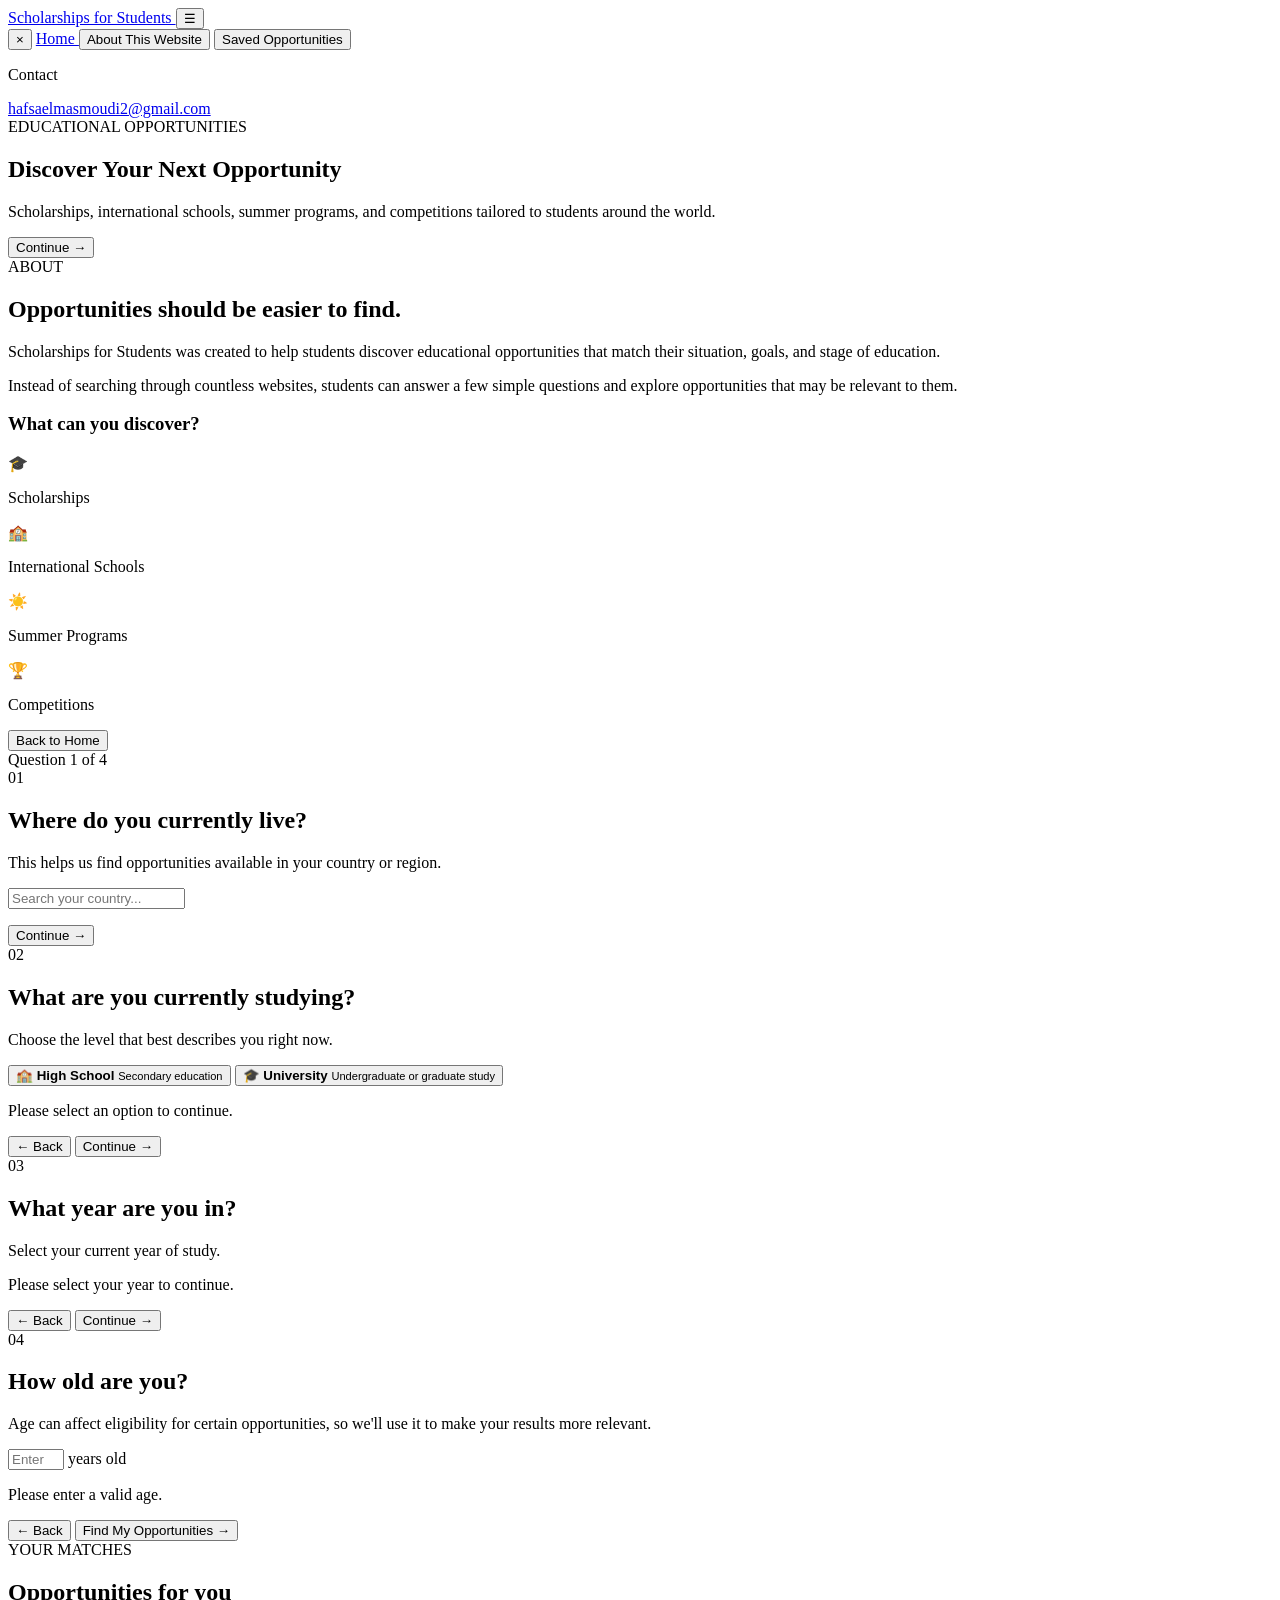
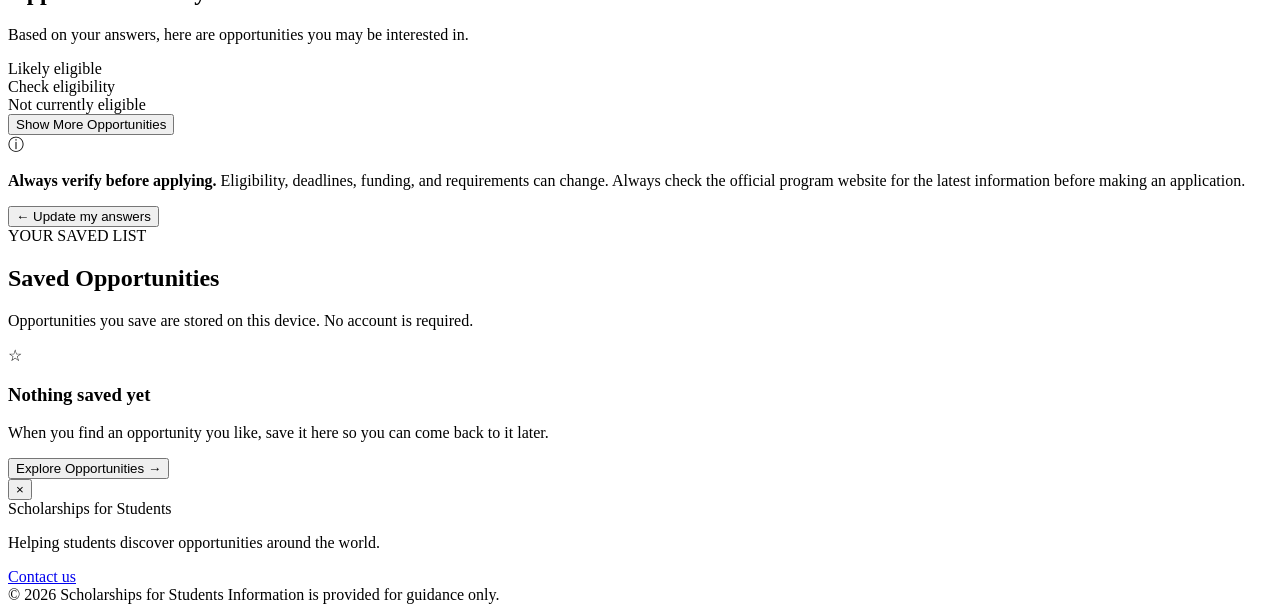
==== commit bf6b8b00: "Update print statement from 'Hello' to 'Goodbye'" ====
--- a/index.html
+++ b/index.html
@@ -1,1231 +1,719 @@
 <!DOCTYPE html>
 <html lang="en">
 <head>
-<meta charset="UTF-8">
-<meta name="viewport" content="width=device-width, initial-scale=1.0">
-
-<title>Scholarships for Students</title>
-
-<style>
-:root {
-    --warm-white: #FAFBF9;
-    --soft-blue: #DDEBF2;
-    --deep-navy: #19354D;
-    --sage: #AFC4B6;
-    --gray: #71808C;
-    --gold: #D8B56A;
-    --white: #FFFFFF;
-    --border: #E3E9EC;
-}
-
-* {
-    box-sizing: border-box;
-}
-
-body {
-    margin: 0;
-    font-family: Arial, Helvetica, sans-serif;
-    background: var(--warm-white);
-    color: var(--deep-navy);
-    line-height: 1.6;
-}
-
-nav {
-    background: var(--white);
-    border-bottom: 1px solid var(--border);
-    padding: 18px 6%;
-    display: flex;
-    justify-content: space-between;
-    align-items: center;
-    position: sticky;
-    top: 0;
-    z-index: 100;
-}
-
-.logo {
-    font-weight: 700;
-    font-size: 18px;
-}
-
-#languageButton {
-    border: none;
-    background: var(--soft-blue);
-    color: var(--deep-navy);
-    padding: 9px 15px;
-    border-radius: 20px;
-    cursor: pointer;
-    font-weight: 600;
-}
-
-.hero {
-    text-align: center;
-    padding: 70px 20px 45px;
-    background: linear-gradient(
-        to bottom,
-        var(--soft-blue),
-        var(--warm-white)
-    );
-}
-
-.hero h1 {
-    font-size: clamp(38px, 7vw, 68px);
-    margin: 0 0 12px;
-    letter-spacing: -1px;
-}
-
-.hero p {
-    max-width: 700px;
-    margin: 0 auto 30px;
-    color: var(--gray);
-    font-size: 18px;
-}
-
-.search-container {
-    max-width: 850px;
-    margin: auto;
-    display: flex;
-    gap: 10px;
-}
-
-#searchInput {
-    flex: 1;
-    padding: 17px 20px;
-    border: 1px solid var(--border);
-    border-radius: 12px;
-    font-size: 16px;
-    outline: none;
-    background: white;
-}
-
-#searchInput:focus {
-    border-color: var(--sage);
-}
-
-#searchButton {
-    border: none;
-    border-radius: 12px;
-    padding: 0 25px;
-    background: var(--deep-navy);
-    color: white;
-    cursor: pointer;
-    font-weight: 700;
-    font-size: 16px;
-}
-
-.filters {
-    max-width: 1100px;
-    margin: 30px auto;
-    padding: 0 20px;
-    display: grid;
-    grid-template-columns: repeat(3, 1fr);
-    gap: 12px;
-}
-
-select {
-    width: 100%;
-    padding: 14px;
-    border-radius: 10px;
-    border: 1px solid var(--border);
-    background: white;
-    color: var(--deep-navy);
-}
-
-.section {
-    max-width: 1150px;
-    margin: 55px auto;
-    padding: 0 20px;
-}
-
-.section h2 {
-    font-size: 30px;
-    margin-bottom: 20px;
-}
-
-.browse-grid {
-    display: grid;
-    grid-template-columns: repeat(4, 1fr);
-    gap: 14px;
-}
-
-.browse-button {
-    border: 1px solid var(--border);
-    background: white;
-    padding: 18px;
-    border-radius: 12px;
-    cursor: pointer;
-    text-align: left;
-    color: var(--deep-navy);
-    transition: 0.2s;
-}
-
-.browse-button:hover {
-    transform: translateY(-2px);
-    border-color: var(--sage);
-}
-
-.results-info {
-    color: var(--gray);
-    margin-bottom: 18px;
-}
-
-.scholarship-grid {
-    display: grid;
-    grid-template-columns: repeat(3, 1fr);
-    gap: 20px;
-}
-
-.card {
-    background: white;
-    border: 1px solid var(--border);
-    border-radius: 16px;
-    padding: 24px;
-    box-shadow: 0 5px 20px rgba(25, 53, 77, 0.05);
-    display: flex;
-    flex-direction: column;
-}
-
-.card h3 {
-    margin-top: 0;
-    margin-bottom: 8px;
-    font-size: 21px;
-}
-
-.organization {
-    color: var(--gray);
-    margin-bottom: 15px;
-}
-
-.tags {
-    display: flex;
-    flex-wrap: wrap;
-    gap: 7px;
-    margin-bottom: 15px;
-}
-
-.tag {
-    background: var(--soft-blue);
-    color: var(--deep-navy);
-    padding: 5px 9px;
-    border-radius: 20px;
-    font-size: 12px;
-    font-weight: 600;
-}
-
-.card-description {
-    color: var(--gray);
-    flex-grow: 1;
-}
-
-.card button {
-    margin-top: 18px;
-    padding: 12px;
-    border: none;
-    border-radius: 9px;
-    background: var(--deep-navy);
-    color: white;
-    cursor: pointer;
-    font-weight: 700;
-}
-
-.no-results {
-    text-align: center;
-    padding: 50px 20px;
-    background: white;
-    border: 1px solid var(--border);
-    border-radius: 15px;
-    color: var(--gray);
-}
-
-.modal {
-    display: none;
-    position: fixed;
-    inset: 0;
-    background: rgba(25, 53, 77, 0.45);
-    z-index: 200;
-    padding: 25px;
-    overflow-y: auto;
-}
-
-.modal-content {
-    max-width: 750px;
-    margin: 40px auto;
-    background: white;
-    border-radius: 18px;
-    padding: 30px;
-    position: relative;
-}
-
-.close {
-    position: absolute;
-    right: 20px;
-    top: 15px;
-    border: none;
-    background: none;
-    font-size: 28px;
-    cursor: pointer;
-    color: var(--gray);
-}
-
-.apply-button {
-    display: inline-block;
-    margin-top: 20px;
-    padding: 13px 20px;
-    border-radius: 10px;
-    background: var(--deep-navy);
-    color: white;
-    text-decoration: none;
-    font-weight: 700;
-}
-
-footer {
-    margin-top: 70px;
-    padding: 35px 20px;
-    text-align: center;
-    background: var(--deep-navy);
-    color: white;
-}
-
-[dir="rtl"] {
-    direction: rtl;
-}
-
-[dir="rtl"] .browse-button {
-    text-align: right;
-}
-
-@media (max-width: 850px) {
-    .scholarship-grid {
-        grid-template-columns: repeat(2, 1fr);
-    }
-
-    .browse-grid {
-        grid-template-columns: repeat(2, 1fr);
-    }
-
-    .filters {
-        grid-template-columns: 1fr;
-    }
-}
-
-@media (max-width: 600px) {
-    nav {
-        padding: 15px 5%;
-    }
-
-    .hero {
-        padding-top: 50px;
-    }
-
-    .search-container {
-        flex-direction: column;
-    }
-
-    #searchButton {
-        padding: 14px;
-    }
-
-    .scholarship-grid {
-        grid-template-columns: 1fr;
-    }
-
-    .browse-grid {
-        grid-template-columns: 1fr;
-    }
-}
-</style>
+  <meta charset="UTF-8">
+  <meta name="viewport" content="width=device-width, initial-scale=1.0">
+
+  <title>Scholarships for Students</title>
+
+  <meta
+    name="description"
+    content="Discover scholarships, international schools, summer programs and competitions made for students around the world."
+  >
+
+  <link rel="stylesheet" href="style.css">
 </head>
 
 <body>
 
-<nav>
-    <div class="logo">Scholarships for Students</div>
-    <button id="languageButton">العربية</button>
-</nav>
-
-<section class="hero">
-    <h1 id="mainTitle">Scholarships for Students</h1>
-
-    <p id="mainSubtitle">
-        Discover scholarship opportunities from universities,
-        governments, and organizations around the world.
+  <!-- =========================================
+       HEADER
+  ========================================== -->
+
+  <header class="site-header">
+
+    <a href="#" class="brand" onclick="showHome()">
+      Scholarships for Students
+    </a>
+
+    <button
+      class="menu-button"
+      id="menuButton"
+      aria-label="Open menu"
+      aria-expanded="false"
+    >
+      ☰
+    </button>
+
+    <nav class="side-menu" id="sideMenu">
+
+      <button class="close-menu" id="closeMenu" aria-label="Close menu">
+        ×
+      </button>
+
+      <a href="#" onclick="showHome(); closeSideMenu();">
+        Home
+      </a>
+
+      <button onclick="showAbout(); closeSideMenu();">
+        About This Website
+      </button>
+
+      <button onclick="showSaved(); closeSideMenu();">
+        Saved Opportunities
+      </button>
+
+      <div class="menu-divider"></div>
+
+      <p class="menu-contact-title">Contact</p>
+
+      <a href="mailto:hafsaelmasmoudi2@gmail.com">
+        hafsaelmasmoudi2@gmail.com
+      </a>
+
+    </nav>
+
+  </header>
+
+
+  <!-- =========================================
+       MAIN WEBSITE
+  ========================================== -->
+
+  <main>
+
+
+    <!-- =======================================
+         HOME / HERO
+    ======================================== -->
+
+    <section id="homePage" class="page hero-page">
+
+      <div class="hero-background"></div>
+      <div class="hero-overlay"></div>
+
+      <div class="hero-content">
+
+        <span class="hero-label">
+          EDUCATIONAL OPPORTUNITIES
+        </span>
+
+        <h1>
+          Discover Your Next Opportunity
+        </h1>
+
+        <p>
+          Scholarships, international schools, summer programs,
+          and competitions tailored to students around the world.
+        </p>
+
+        <button
+          class="primary-button"
+          id="startButton"
+          onclick="startQuestionnaire()"
+        >
+          Continue
+          <span>→</span>
+        </button>
+
+      </div>
+
+    </section>
+
+
+    <!-- =======================================
+         ABOUT
+    ======================================== -->
+
+    <section id="aboutPage" class="page simple-page hidden">
+
+      <div class="simple-content">
+
+        <span class="section-label">
+          ABOUT
+        </span>
+
+        <h1>
+          Opportunities should be easier to find.
+        </h1>
+
+        <p>
+          Scholarships for Students was created to help students
+          discover educational opportunities that match their
+          situation, goals, and stage of education.
+        </p>
+
+        <p>
+          Instead of searching through countless websites,
+          students can answer a few simple questions and explore
+          opportunities that may be relevant to them.
+        </p>
+
+        <div class="about-box">
+
+          <h3>What can you discover?</h3>
+
+          <div class="about-items">
+
+            <div>
+              <span>🎓</span>
+              <p>Scholarships</p>
+            </div>
+
+            <div>
+              <span>🏫</span>
+              <p>International Schools</p>
+            </div>
+
+            <div>
+              <span>☀️</span>
+              <p>Summer Programs</p>
+            </div>
+
+            <div>
+              <span>🏆</span>
+              <p>Competitions</p>
+            </div>
+
+          </div>
+
+        </div>
+
+        <button
+          class="secondary-button"
+          onclick="showHome()"
+        >
+          Back to Home
+        </button>
+
+      </div>
+
+    </section>
+
+
+    <!-- =======================================
+         QUESTIONNAIRE
+    ======================================== -->
+
+    <section id="questionnairePage" class="page questionnaire-page hidden">
+
+      <div class="questionnaire-container">
+
+        <!-- Progress -->
+
+        <div class="progress-area">
+
+          <span id="progressText">
+            Question 1 of 4
+          </span>
+
+          <div class="progress-bar">
+            <div
+              class="progress-fill"
+              id="progressFill"
+            ></div>
+          </div>
+
+        </div>
+
+
+        <!-- QUESTION 1: COUNTRY -->
+
+        <div
+          class="question-screen active"
+          id="question1"
+        >
+
+          <span class="question-number">
+            01
+          </span>
+
+          <h2>
+            Where do you currently live?
+          </h2>
+
+          <p>
+            This helps us find opportunities available
+            in your country or region.
+          </p>
+
+          <div class="country-search">
+
+            <input
+              type="text"
+              id="countryInput"
+              placeholder="Search your country..."
+              autocomplete="off"
+            >
+
+            <div
+              class="country-results"
+              id="countryResults"
+            ></div>
+
+          </div>
+
+          <p
+            class="selected-country"
+            id="selectedCountry"
+          ></p>
+
+          <button
+            class="primary-button next-button"
+            onclick="nextQuestion()"
+          >
+            Continue
+            <span>→</span>
+          </button>
+
+        </div>
+
+
+        <!-- QUESTION 2: EDUCATION LEVEL -->
+
+        <div
+          class="question-screen"
+          id="question2"
+        >
+
+          <span class="question-number">
+            02
+          </span>
+
+          <h2>
+            What are you currently studying?
+          </h2>
+
+          <p>
+            Choose the level that best describes you right now.
+          </p>
+
+          <div class="choice-grid">
+
+            <button
+              class="choice-card"
+              data-value="high-school"
+              onclick="selectEducation(this)"
+            >
+
+              <span class="choice-icon">🏫</span>
+
+              <strong>High School</strong>
+
+              <small>
+                Secondary education
+              </small>
+
+            </button>
+
+            <button
+              class="choice-card"
+              data-value="university"
+              onclick="selectEducation(this)"
+            >
+
+              <span class="choice-icon">🎓</span>
+
+              <strong>University</strong>
+
+              <small>
+                Undergraduate or graduate study
+              </small>
+
+            </button>
+
+          </div>
+
+          <p
+            class="question-error"
+            id="educationError"
+          >
+            Please select an option to continue.
+          </p>
+
+          <div class="question-navigation">
+
+            <button
+              class="back-button"
+              onclick="previousQuestion()"
+            >
+              ← Back
+            </button>
+
+            <button
+              class="primary-button"
+              onclick="nextQuestion()"
+            >
+              Continue
+              <span>→</span>
+            </button>
+
+          </div>
+
+        </div>
+
+
+        <!-- QUESTION 3: YEAR -->
+
+        <div
+          class="question-screen"
+          id="question3"
+        >
+
+          <span class="question-number">
+            03
+          </span>
+
+          <h2>
+            What year are you in?
+          </h2>
+
+          <p>
+            Select your current year of study.
+          </p>
+
+          <div
+            class="choice-grid"
+            id="yearChoices"
+          >
+
+            <!-- Filled by JavaScript -->
+
+          </div>
+
+          <p
+            class="question-error"
+            id="yearError"
+          >
+            Please select your year to continue.
+          </p>
+
+          <div class="question-navigation">
+
+            <button
+              class="back-button"
+              onclick="previousQuestion()"
+            >
+              ← Back
+            </button>
+
+            <button
+              class="primary-button"
+              onclick="nextQuestion()"
+            >
+              Continue
+              <span>→</span>
+            </button>
+
+          </div>
+
+        </div>
+
+
+        <!-- QUESTION 4: AGE -->
+
+        <div
+          class="question-screen"
+          id="question4"
+        >
+
+          <span class="question-number">
+            04
+          </span>
+
+          <h2>
+            How old are you?
+          </h2>
+
+          <p>
+            Age can affect eligibility for certain opportunities,
+            so we'll use it to make your results more relevant.
+          </p>
+
+          <div class="age-input-wrapper">
+
+            <input
+              type="number"
+              id="ageInput"
+              min="12"
+              max="100"
+              placeholder="Enter your age"
+            >
+
+            <span>
+              years old
+            </span>
+
+          </div>
+
+          <p
+            class="question-error"
+            id="ageError"
+          >
+            Please enter a valid age.
+          </p>
+
+          <div class="question-navigation">
+
+            <button
+              class="back-button"
+              onclick="previousQuestion()"
+            >
+              ← Back
+            </button>
+
+            <button
+              class="primary-button"
+              onclick="showResults()"
+            >
+              Find My Opportunities
+              <span>→</span>
+            </button>
+
+          </div>
+
+        </div>
+
+      </div>
+
+    </section>
+
+
+    <!-- =======================================
+         RESULTS
+    ======================================== -->
+
+    <section id="resultsPage" class="page results-page hidden">
+
+      <div class="results-container">
+
+        <div class="results-header">
+
+          <span class="section-label">
+            YOUR MATCHES
+          </span>
+
+          <h1>
+            Opportunities for you
+          </h1>
+
+          <p id="resultsSummary">
+            Based on your answers, here are opportunities
+            you may be interested in.
+          </p>
+
+          <div
+            class="profile-summary"
+            id="profileSummary"
+          ></div>
+
+        </div>
+
+
+        <!-- Eligibility legend -->
+
+        <div class="eligibility-legend">
+
+          <div>
+            <span class="legend-dot likely"></span>
+            Likely eligible
+          </div>
+
+          <div>
+            <span class="legend-dot check"></span>
+            Check eligibility
+          </div>
+
+          <div>
+            <span class="legend-dot not-eligible"></span>
+            Not currently eligible
+          </div>
+
+        </div>
+
+
+        <!-- Opportunity cards -->
+
+        <div
+          class="opportunity-grid"
+          id="opportunityGrid"
+        >
+
+          <!-- Filled by JavaScript -->
+
+        </div>
+
+
+        <!-- Show more -->
+
+        <button
+          class="show-more-button hidden"
+          id="showMoreButton"
+          onclick="showMoreOpportunities()"
+        >
+          Show More Opportunities
+        </button>
+
+
+        <!-- Disclaimer -->
+
+        <div class="verification-note">
+
+          <span>ⓘ</span>
+
+          <p>
+            <strong>Always verify before applying.</strong>
+            Eligibility, deadlines, funding, and requirements
+            can change. Always check the official program website
+            for the latest information before making an application.
+          </p>
+
+        </div>
+
+
+        <button
+          class="restart-button"
+          onclick="startQuestionnaire()"
+        >
+          ← Update my answers
+        </button>
+
+      </div>
+
+    </section>
+
+
+    <!-- =======================================
+         SAVED OPPORTUNITIES
+    ======================================== -->
+
+    <section id="savedPage" class="page saved-page hidden">
+
+      <div class="results-container">
+
+        <div class="results-header">
+
+          <span class="section-label">
+            YOUR SAVED LIST
+          </span>
+
+          <h1>
+            Saved Opportunities
+          </h1>
+
+          <p>
+            Opportunities you save are stored on this device.
+            No account is required.
+          </p>
+
+        </div>
+
+        <div
+          class="opportunity-grid"
+          id="savedGrid"
+        ></div>
+
+        <div
+          class="empty-saved"
+          id="emptySaved"
+        >
+
+          <div class="empty-icon">
+            ☆
+          </div>
+
+          <h3>
+            Nothing saved yet
+          </h3>
+
+          <p>
+            When you find an opportunity you like,
+            save it here so you can come back to it later.
+          </p>
+
+          <button
+            class="primary-button"
+            onclick="startQuestionnaire()"
+          >
+            Explore Opportunities
+            <span>→</span>
+          </button>
+
+        </div>
+
+      </div>
+
+    </section>
+
+
+  </main>
+
+
+  <!-- =========================================
+       OPPORTUNITY DETAILS MODAL
+  ========================================== -->
+
+  <div
+    class="modal hidden"
+    id="opportunityModal"
+    role="dialog"
+    aria-modal="true"
+    aria-labelledby="modalTitle"
+  >
+
+    <div
+      class="modal-background"
+      onclick="closeOpportunityModal()"
+    ></div>
+
+    <div class="modal-content">
+
+      <button
+        class="modal-close"
+        onclick="closeOpportunityModal()"
+        aria-label="Close"
+      >
+        ×
+      </button>
+
+      <div id="modalBody">
+
+        <!-- Filled by JavaScript -->
+
+      </div>
+
+    </div>
+
+  </div>
+
+
+  <!-- =========================================
+       FOOTER
+  ========================================== -->
+
+  <footer>
+
+    <div class="footer-brand">
+      Scholarships for Students
+    </div>
+
+    <p>
+      Helping students discover opportunities
+      around the world.
     </p>
 
-    <div class="search-container">
-        <input
-            id="searchInput"
-            type="text"
-            placeholder="Search scholarships, universities, countries, fields..."
-        >
-
-        <button id="searchButton">Search</button>
+    <a href="mailto:hafsaelmasmoudi2@gmail.com">
+      Contact us
+    </a>
+
+    <div class="footer-bottom">
+
+      <span>
+        © 2026 Scholarships for Students
+      </span>
+
+      <span>
+        Information is provided for guidance only.
+      </span>
+
     </div>
-</section>
-
-<section class="filters">
-
-    <select id="countryFilter">
-        <option value="">All destinations</option>
-        <option value="USA">USA</option>
-        <option value="Canada">Canada</option>
-        <option value="United Kingdom">United Kingdom</option>
-        <option value="Japan">Japan</option>
-        <option value="Germany">Germany</option>
-        <option value="Türkiye">Türkiye</option>
-        <option value="Europe">Europe</option>
-        <option value="Worldwide">Worldwide</option>
-    </select>
-
-    <select id="levelFilter">
-        <option value="">All study levels</option>
-        <option value="Bachelor">Bachelor's</option>
-        <option value="Master">Master's</option>
-        <option value="Doctorate">Doctorate</option>
-        <option value="Graduate">Graduate</option>
-    </select>
-
-    <select id="fundingFilter">
-        <option value="">All funding types</option>
-        <option value="Fully funded">Fully funded</option>
-        <option value="Full tuition">Full tuition</option>
-        <option value="Partial">Partial funding</option>
-        <option value="Varies">Varies</option>
-    </select>
-
-</section>
-
-<section class="section">
-
-    <h2 id="browseTitle">Browse by</h2>
-
-    <div class="browse-grid">
-
-        <button class="browse-button" onclick="quickSearch('international students')">
-            🌍 International Students
-        </button>
-
-        <button class="browse-button" onclick="quickSearch('fully funded')">
-            🎓 Fully Funded
-        </button>
-
-        <button class="browse-button" onclick="quickSearch('bachelor')">
-            📚 Bachelor's
-        </button>
-
-        <button class="browse-button" onclick="quickSearch('engineering')">
-            ⚙️ Engineering
-        </button>
-
-        <button class="browse-button" onclick="quickSearch('business')">
-            💼 Business
-        </button>
-
-        <button class="browse-button" onclick="quickSearch('science')">
-            🔬 Science
-        </button>
-
-        <button class="browse-button" onclick="quickSearch('Japan')">
-            🇯🇵 Japan
-        </button>
-
-        <button class="browse-button" onclick="quickSearch('USA')">
-            🇺🇸 USA
-        </button>
-
-    </div>
-
-</section>
-
-<section class="section">
-
-    <h2 id="exploreTitle">Explore Scholarships</h2>
-
-    <div class="results-info" id="resultsInfo"></div>
-
-    <div id="scholarshipContainer" class="scholarship-grid"></div>
-
-</section>
-
-<div id="modal" class="modal">
-
-    <div class="modal-content">
-
-        <button class="close" onclick="closeModal()">×</button>
-
-        <h2 id="modalTitle"></h2>
-
-        <p id="modalOrganization"></p>
-
-        <p id="modalDestination"></p>
-
-        <p id="modalLevel"></p>
-
-        <p id="modalFunding"></p>
-
-        <p id="modalField"></p>
-
-        <p id="modalDeadline"></p>
-
-        <h3 id="requirementsTitle">Requirements</h3>
-
-        <p id="modalRequirements"></p>
-
-        <h3 id="descriptionTitle">About this opportunity</h3>
-
-        <p id="modalDescription"></p>
-
-        <a
-            id="modalApplication"
-            class="apply-button"
-            href="#"
-            target="_blank"
-            rel="noopener noreferrer"
-        >
-            Official application
-        </a>
-
-    </div>
-
-</div>
-
-<footer>
-    <p>Scholarships for Students</p>
-    <p>Helping students discover opportunities around the world.</p>
-</footer>
-
-<script>
-
-/*
-====================================================
-SCHOLARSHIP DATABASE
-====================================================
-
-Important:
-The information below uses real scholarship/program names.
-Deadlines are intentionally written as "Check official page"
-because scholarship cycles and deadlines can change.
-
-Before publishing individual opportunities, verify their
-current eligibility and deadline on the official provider page.
-*/
-
-const scholarships = [
-
-    {
-        name: "MEXT Scholarship",
-        country: "Japan",
-        university: "Japanese Government",
-        level: "Bachelor",
-        funding: "Fully funded",
-        field: "Multiple fields",
-        deadline: "Check official page",
-        description:
-            "The Japanese Government MEXT scholarship program supports international students pursuing study in Japan. Different MEXT categories have different eligibility rules and application procedures.",
-        requirements:
-            "Eligibility depends on the MEXT category and applicant's nationality, age, academic background, and intended study.",
-        keywords:
-            "Japan Japanese government MEXT international students undergraduate bachelor university fully funded scholarship science engineering humanities",
-        application:
-            "https://www.studyinjapan.go.jp/en/"
-    },
-
-    {
-        name: "Türkiye Scholarships",
-        country: "Türkiye",
-        university: "Government of Türkiye",
-        level: "Bachelor",
-        funding: "Fully funded",
-        field: "Multiple fields",
-        deadline: "Check official page",
-        description:
-            "Türkiye Scholarships is a government scholarship program for international students. Opportunities are available across different study levels and academic fields.",
-        requirements:
-            "Requirements depend on the degree level and program. Applicants should check the current official eligibility rules.",
-        keywords:
-            "Turkey Türkiye Turkish government international students undergraduate bachelor university fully funded scholarship medicine engineering business",
-        application:
-            "https://www.turkiyeburslari.gov.tr/"
-    },
-
-    {
-        name: "Lester B. Pearson International Scholarship",
-        country: "Canada",
-        university: "University of Toronto",
-        level: "Bachelor",
-        funding: "Fully funded",
-        field: "Multiple fields",
-        deadline: "Check official page",
-        description:
-            "A University of Toronto scholarship program for exceptional international students entering undergraduate study.",
-        requirements:
-            "Applicants must meet the university's current eligibility requirements and nomination/application procedures.",
-        keywords:
-            "Canada Toronto University undergraduate international students bachelor full scholarship fully funded university scholarship",
-        application:
-            "https://future.utoronto.ca/pearson/"
-    },
-
-    {
-        name: "Reach Oxford Scholarship",
-        country: "United Kingdom",
-        university: "University of Oxford",
-        level: "Bachelor",
-        funding: "Fully funded",
-        field: "Multiple fields",
-        deadline: "Check official page",
-        description:
-            "A scholarship opportunity associated with undergraduate study at the University of Oxford for students who meet the program's eligibility requirements.",
-        requirements:
-            "Eligibility and application requirements vary and should be checked on the official Oxford scholarship information.",
-        keywords:
-            "UK United Kingdom Oxford undergraduate bachelor international students full funding university scholarship",
-        application:
-            "https://www.ox.ac.uk/admissions/undergraduate/fees-and-funding/oxford-support"
-    },
-
-    {
-        name: "Chevening Scholarships",
-        country: "United Kingdom",
-        university: "UK Government",
-        level: "Master",
-        funding: "Fully funded",
-        field: "Multiple fields",
-        deadline: "Check official page",
-        description:
-            "A UK government scholarship program for eligible international students pursuing master's study in the United Kingdom.",
-        requirements:
-            "Applicants must meet the current Chevening eligibility and application requirements.",
-        keywords:
-            "UK Britain United Kingdom master's graduate international students government scholarship fully funded leadership",
-        application:
-            "https://www.chevening.org/"
-    },
-
-    {
-        name: "Erasmus Mundus Joint Masters",
-        country: "Europe",
-        university: "European Union / participating universities",
-        level: "Master",
-        funding: "Fully funded",
-        field: "Multiple fields",
-        deadline: "Varies by programme",
-        description:
-            "Joint master's programmes delivered by groups of universities in different countries. Scholarship availability and requirements depend on the specific programme.",
-        requirements:
-            "Requirements, participating universities, fields, and deadlines depend on the individual Erasmus Mundus programme.",
-        keywords:
-            "Europe European Union Erasmus Mundus master's graduate international students fully funded scholarship universities multiple countries",
-        application:
-            "https://education.ec.europa.eu/education-levels/higher-education/erasmus-mundus-joint-masters"
-    },
-
-    {
-        name: "Fulbright Foreign Student Program",
-        country: "USA",
-        university: "Fulbright Program",
-        level: "Graduate",
-        funding: "Varies",
-        field: "Multiple fields",
-        deadline: "Varies by country",
-        description:
-            "A major international educational exchange program supporting eligible international students for graduate-level study and research in the United States.",
-        requirements:
-            "Eligibility, application procedures, and deadlines vary by applicant country and program.",
-        keywords:
-            "USA United States America Fulbright international students graduate master's doctorate scholarship university research",
-        application:
-            "https://foreign.fulbrightonline.org/"
-    },
-
-    {
-        name: "DAAD Scholarships",
-        country: "Germany",
-        university: "DAAD",
-        level: "Graduate",
-        funding: "Varies",
-        field: "Multiple fields",
-        deadline: "Varies by programme",
-        description:
-            "DAAD provides a range of scholarship opportunities for international students and researchers. Each programme has its own eligibility rules and deadline.",
-        requirements:
-            "Requirements depend on the specific DAAD scholarship and degree programme.",
-        keywords:
-            "Germany German DAAD international students master's doctorate graduate university scholarship research Europe",
-        application:
-            "https://www.daad.de/en/studying-in-germany/scholarships/"
-    }
-
-];
-
-let currentLanguage = "en";
-
-const translations = {
-    en: {
-        mainTitle: "Scholarships for Students",
-        mainSubtitle:
-            "Discover scholarship opportunities from universities, governments, and organizations around the world.",
-        searchPlaceholder:
-            "Search scholarships, universities, countries, fields...",
-        searchButton: "Search",
-        exploreTitle: "Explore Scholarships",
-        browseTitle: "Browse by",
-        results: "opportunities found",
-        requirements: "Requirements",
-        about: "About this opportunity",
-        official: "Official application",
-        noResults:
-            "No scholarships matched your search. Try different words or remove a filter."
-    },
-
-    ar: {
-        mainTitle: "منح دراسية للطلاب",
-        mainSubtitle:
-            "اكتشف فرص المنح الدراسية من الجامعات والحكومات والمنظمات حول العالم.",
-        searchPlaceholder:
-            "ابحث عن المنح أو الجامعات أو الدول أو المجالات...",
-        searchButton: "بحث",
-        exploreTitle: "استكشف المنح الدراسية",
-        browseTitle: "تصفح حسب",
-        results: "فرص متاحة",
-        requirements: "المتطلبات",
-        about: "حول هذه الفرصة",
-        official: "صفحة التقديم الرسمية",
-        noResults:
-            "لم نجد منحًا تطابق بحثك. جرّب كلمات مختلفة أو أزل أحد الفلاتر."
-    }
-};
-
-
-/*
-====================================================
-SEARCH SYSTEM
-====================================================
-
-Instead of requiring an exact search such as "USA",
-the website searches the entire scholarship record.
-
-Examples:
-
-"universities with scholarships"
-"Japan engineering"
-"fully funded"
-"international students"
-"business bachelor"
-"UK scholarships"
-"government scholarship"
-
-The search also understands common variations.
-*/
-
-const searchAliases = {
-
-    scholarship: [
-        "scholarship",
-        "scholarships",
-        "grant",
-        "grants",
-        "financial aid",
-        "funding"
-    ],
-
-    university: [
-        "university",
-        "universities",
-        "college",
-        "colleges",
-        "institution",
-        "institutions"
-    ],
-
-    international: [
-        "international",
-        "foreign",
-        "overseas",
-        "international students"
-    ],
-
-    bachelor: [
-        "bachelor",
-        "bachelors",
-        "undergraduate",
-        "undergrad",
-        "first degree"
-    ],
-
-    master: [
-        "master",
-        "masters",
-        "postgraduate",
-        "graduate"
-    ],
-
-    doctorate: [
-        "doctorate",
-        "doctoral",
-        "phd",
-        "p.h.d"
-    ],
-
-    fullyFunded: [
-        "fully funded",
-        "full funding",
-        "full scholarship",
-        "all expenses",
-        "tuition and living"
-    ],
-
-    engineering: [
-        "engineering",
-        "engineer",
-        "technology",
-        "technical",
-        "stem"
-    ],
-
-    business: [
-        "business",
-        "management",
-        "finance",
-        "economics",
-        "entrepreneurship"
-    ],
-
-    science: [
-        "science",
-        "scientific",
-        "biology",
-        "chemistry",
-        "physics",
-        "mathematics",
-        "math"
-    ]
-};
-
-
-function normalizeText(text) {
-
-    return String(text)
-     toLowerCase()
-        .normalize("NFD")
-        .replace(/[\u0300-\u036f]/g, "")
-        .replace(/[^\p{L}\p{N}\s]/gu, " ")
-        .replace(/\s+/g, " ")
-        .trim();
-
-}
-
-
-function expandSearchTerms(query) {
-
-    const normalized = normalizeText(query);
-
-    let terms = [normalized];
-
-    for (const group in searchAliases) {
-
-        const aliases = searchAliases[group];
-
-        if (aliases.some(alias => normalized.includes(normalizeText(alias)))) {
-
-            terms = terms.concat(aliases.map(normalizeText));
-
-        }
-
-    }
-
-    return [...new Set(terms)];
-
-}
-
-
-function scholarshipMatchesSearch(scholarship, query) {
-
-    if (!query) {
-        return true;
-    }
-
-    const searchableText = normalizeText(
-        [
-            scholarship.name,
-            scholarship.country,
-            scholarship.university,
-            scholarship.level,
-            scholarship.funding,
-            scholarship.field,
-            scholarship.deadline,
-            scholarship.description,
-            scholarship.requirements,
-            scholarship.keywords
-        ].join(" ")
-    );
-
-    const terms = expandSearchTerms(query);
-
-    return terms.some(term =>
-        term.length > 1 && searchableText.includes(term)
-    );
-}
-
-
-function applyFilters(list) {
-
-    const country =
-        document.getElementById("countryFilter").value;
-
-    const level =
-        document.getElementById("levelFilter").value;
-
-    const funding =
-        document.getElementById("fundingFilter").value;
-
-    return list.filter(scholarship => {
-
-        const countryMatch =
-            !country ||
-            scholarship.country === country;
-
-        const levelMatch =
-            !level ||
-            scholarship.level === level ||
-            (
-                level === "Graduate" &&
-                (
-                    scholarship.level === "Master" ||
-                    scholarship.level === "Doctorate" ||
-                    scholarship.level === "Graduate"
-                )
-            );
-
-        const fundingMatch =
-            !funding ||
-            scholarship.funding === funding;
-
-        return countryMatch && levelMatch && fundingMatch;
-
-    });
-}
-
-
-function getFilteredScholarships() {
-
-    const query =
-        document.getElementById("searchInput").value;
-
-    const searched =
-        scholarships.filter(scholarship =>
-            scholarshipMatchesSearch(scholarship, query)
-        );
-
-    return applyFilters(searched);
-
-}
-
-
-/*
-====================================================
-DISPLAY
-====================================================
-*/
-
-function displayScholarships(list) {
-
-    const container =
-        document.getElementById("scholarshipContainer");
-
-    const info =
-        document.getElementById("resultsInfo");
-
-    container.innerHTML = "";
-
-    const language = translations[currentLanguage];
-
-    info.textContent =
-        `${list.length} ${language.results}`;
-
-    if (list.length === 0) {
-
-        container.innerHTML = `
-            <div class="no-results" style="grid-column: 1 / -1;">
-                ${language.noResults}
-            </div>
-        `;
-
-        return;
-    }
-
-    list.forEach((scholarship, index) => {
-
-        const card = document.createElement("div");
-
-        card.className = "card";
-
-        card.innerHTML = `
-
-            <h3>${scholarship.name}</h3>
-
-            <div class="organization">
-                ${scholarship.university}
-            </div>
-
-            <div class="tags">
-
-                <span class="tag">
-                    ${scholarship.country}
-                </span>
-
-                <span class="tag">
-                    ${scholarship.level}
-                </span>
-
-                <span class="tag">
-                    ${scholarship.funding}
-                </span>
-
-            </div>
-
-            <p class="card-description">
-                ${scholarship.description}
-            </p>
-
-            <button onclick="openModal(${index})">
-                ${currentLanguage === "en"
-                    ? "View details"
-                    : "عرض التفاصيل"}
-            </button>
-        `;
-
-        container.appendChild(card);
-
-    });
-
-}
-
-
-/*
-====================================================
-MODAL
-====================================================
-*/
-
-function openModal(index) {
-
-    const scholarship = scholarships[index];
-
-    document.getElementById("modalTitle").textContent =
-        scholarship.name;
-
-    document.getElementById("modalOrganization").innerHTML =
-        `<strong>${currentLanguage === "en"
-            ? "Organization:"
-            : "الجهة:"}</strong> ${scholarship.university}`;
-
-    document.getElementById("modalDestination").innerHTML =
-        `<strong>${currentLanguage === "en"
-            ? "Destination:"
-            : "الوجهة:"}</strong> ${scholarship.country}`;
-
-    document.getElementById("modalLevel").innerHTML =
-        `<strong>${currentLanguage === "en"
-            ? "Study level:"
-            : "المستوى الدراسي:"}</strong> ${scholarship.level}`;
-
-    document.getElementById("modalFunding").innerHTML =
-        `<strong>${currentLanguage === "en"
-            ? "Funding:"
-            : "التمويل:"}</strong> ${scholarship.funding}`;
-
-    document.getElementById("modalField").innerHTML =
-        `<strong>${currentLanguage === "en"
-            ? "Field:"
-            : "المجال:"}</strong> ${scholarship.field}`;
-
-    document.getElementById("modalDeadline").innerHTML =
-        `<strong>${currentLanguage === "en"
-            ? "Deadline:"
-            : "الموعد النهائي:"}</strong> ${scholarship.deadline}`;
-
-    document.getElementById("modalRequirements").textContent =
-        scholarship.requirements;
-
-    document.getElementById("modalDescription").textContent =
-        scholarship.description;
-
-    document.getElementById("modalApplication").href =
-        scholarship.application;
-
-    document.getElementById("modal").style.display =
-        "block";
-}
-
-
-function closeModal() {
-
-    document.getElementById("modal").style.display =
-        "none";
-
-}
-
-
-window.addEventListener("click", function(event) {
-
-    const modal = document.getElementById("modal");
-
-    if (event.target === modal) {
-        closeModal();
-    }
-
-});
-
-
-/*
-====================================================
-SEARCH + FILTER CONTROLS
-====================================================
-*/
-
-document.getElementById("searchButton")
-    .addEventListener("click", function() {
-
-        displayScholarships(
-            getFilteredScholarships()
-        );
-
-    });
-
-
-document.getElementById("searchInput")
-    .addEventListener("keydown", function(event) {
-
-        if (event.key === "Enter") {
-
-            displayScholarships(
-                getFilteredScholarships()
-            );
-
-        }
-
-    });
-
-
-document.getElementById("countryFilter")
-    .addEventListener("change", function() {
-
-        displayScholarships(
-            getFilteredScholarships()
-        );
-
-    });
-
-
-document.getElementById("levelFilter")
-    .addEventListener("change", function() {
-
-        displayScholarships(
-            getFilteredScholarships()
-        );
-
-    });
-
-
-document.getElementById("fundingFilter")
-    .addEventListener("change", function() {
-
-        displayScholarships(
-            getFilteredScholarships()
-        );
-
-    });
-
-
-function quickSearch(text) {
-
-    document.getElementById("searchInput").value =
-        text;
-
-    displayScholarships(
-        getFilteredScholarships()
-    );
-
-}
-
-
-/*
-====================================================
-LANGUAGE SWITCH
-====================================================
-*/
-
-document.getElementById("languageButton")
-    .addEventListener("click", function() {
-
-        currentLanguage =
-            currentLanguage === "en"
-                ? "ar"
-                : "en";
-
-        const t =
-            translations[currentLanguage];
-
-        document.documentElement.lang =
-            currentLanguage;
-
-        document.documentElement.dir =
-            currentLanguage === "ar"
-                ? "rtl"
-                : "ltr";
-
-        document.getElementById("mainTitle")
-            .textContent = t.mainTitle;
-
-        document.getElementById("mainSubtitle")
-            .textContent = t.mainSubtitle;
-
-        document.getElementById("searchInput")
-            .placeholder = t.searchPlaceholder;
-
-        document.getElementById("searchButton")
-            .textContent = t.searchButton;
-
-        document.getElementById("exploreTitle")
-            .textContent = t.exploreTitle;
-
-        document.getElementById("browseTitle")
-            .textContent = t.browseTitle;
-
-        document.getElementById("requirementsTitle")
-            .textContent = t.requirements;
-
-        document.getElementById("descriptionTitle")
-            .textContent = t.about;
-
-        document.getElementById("modalApplication")
-            .textContent = t.official;
-
-        document.getElementById("languageButton")
-            .textContent =
-                currentLanguage === "en"
-                    ? "العربية"
-                    : "English";
-
-        displayScholarships(
-            getFilteredScholarships()
-        );
-
-    });
-
-
-/*
-====================================================
-INITIAL LOAD
-====================================================
-*/
-
-displayScholarships(scholarships);
-
-</script>
+
+  </footer>
+
+
+  <!-- JavaScript -->
+
+  <script src="script.js"></script>
 
 </body>
-</html>        
-
-        
-                
-    
+            </html>
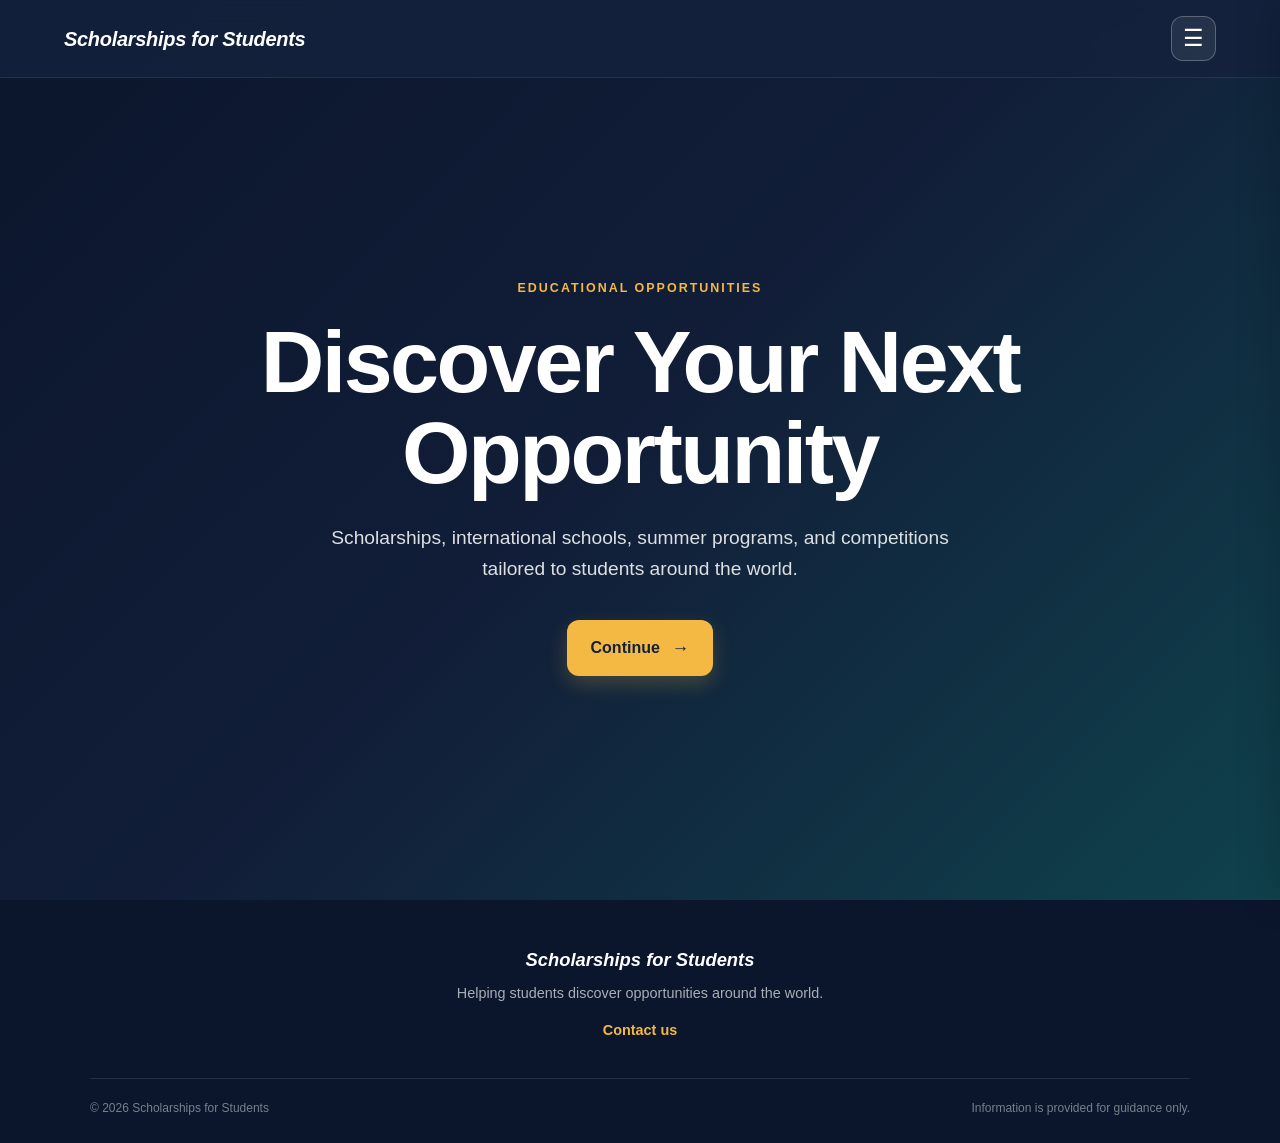
==== commit ff6eba9a: "Add meta tag for Google site verification Add Google site verification meta tag" ====
--- a/index.html
+++ b/index.html
@@ -13,7 +13,7 @@
 
   <link rel="stylesheet" href="style.css">
 </head>
-
+<meta name="google-site-verification" content="BfGrEvwwF5vuSVH6HnhoUdHlw0RmflvLKnhcFW55BR4" />
 <body>
 
   <!-- =========================================
--- a/style.css
+++ b/style.css
@@ -0,0 +1,1737 @@
+/* =====================================================
+   SCHOLARSHIPS FOR STUDENTS
+   Main stylesheet
+===================================================== */
+
+:root {
+  --navy: #14213d;
+  --navy-dark: #0b162c;
+  --teal: #18a999;
+  --teal-dark: #108476;
+  --gold: #f4b942;
+  --cream: #fffaf0;
+  --white: #ffffff;
+  --text: #1d2939;
+  --muted: #667085;
+  --light: #f5f7fa;
+  --border: #e4e7ec;
+  --green: #12b76a;
+  --yellow: #f79009;
+  --red: #f04438;
+  --shadow: 0 12px 35px rgba(20, 33, 61, 0.10);
+}
+
+/* =====================================================
+   RESET
+===================================================== */
+
+* {
+  margin: 0;
+  padding: 0;
+  box-sizing: border-box;
+}
+
+html {
+  scroll-behavior: smooth;
+}
+
+body {
+  font-family:
+    Inter,
+    -apple-system,
+    BlinkMacSystemFont,
+    "Segoe UI",
+    Arial,
+    sans-serif;
+
+  color: var(--text);
+  background: var(--light);
+  line-height: 1.6;
+  min-height: 100vh;
+}
+
+button,
+input {
+  font: inherit;
+}
+
+button {
+  cursor: pointer;
+}
+
+a {
+  color: inherit;
+  text-decoration: none;
+}
+
+/* =====================================================
+   UTILITY
+===================================================== */
+
+.hidden {
+  display: none !important;
+}
+
+/* =====================================================
+   HEADER
+===================================================== */
+
+.site-header {
+  position: fixed;
+  top: 0;
+  left: 0;
+  width: 100%;
+  height: 78px;
+
+  display: flex;
+  align-items: center;
+  justify-content: space-between;
+
+  padding: 0 5%;
+
+  z-index: 1000;
+
+  background: rgba(20, 33, 61, 0.88);
+  backdrop-filter: blur(12px);
+  -webkit-backdrop-filter: blur(12px);
+
+  border-bottom: 1px solid rgba(255, 255, 255, 0.08);
+}
+
+.brand {
+  color: var(--white);
+  font-size: 1.25rem;
+  font-weight: 700;
+  font-style: italic;
+  letter-spacing: -0.3px;
+}
+
+.menu-button {
+  width: 45px;
+  height: 45px;
+
+  border: 1px solid rgba(255, 255, 255, 0.25);
+  border-radius: 12px;
+
+  background: rgba(255, 255, 255, 0.08);
+  color: white;
+
+  font-size: 1.45rem;
+
+  display: flex;
+  align-items: center;
+  justify-content: center;
+
+  transition: 0.25s ease;
+}
+
+.menu-button:hover {
+  background: rgba(255, 255, 255, 0.17);
+  transform: translateY(-1px);
+}
+
+/* =====================================================
+   SIDE MENU
+===================================================== */
+
+.side-menu {
+  position: fixed;
+
+  top: 0;
+  right: -360px;
+
+  width: min(360px, 90vw);
+  height: 100vh;
+
+  background: var(--white);
+
+  padding: 100px 35px 40px;
+
+  box-shadow: -10px 0 35px rgba(0, 0, 0, 0.15);
+
+  display: flex;
+  flex-direction: column;
+  gap: 8px;
+
+  transition: right 0.3s ease;
+
+  z-index: 1100;
+}
+
+.side-menu.open {
+  right: 0;
+}
+
+.side-menu > a,
+.side-menu > button:not(.close-menu) {
+  border: none;
+  background: transparent;
+
+  text-align: left;
+
+  color: var(--text);
+
+  padding: 14px 12px;
+
+  border-radius: 10px;
+
+  font-size: 1rem;
+
+  transition: 0.2s ease;
+}
+
+.side-menu > a:hover,
+.side-menu > button:not(.close-menu):hover {
+  background: var(--light);
+  color: var(--teal-dark);
+}
+
+.close-menu {
+  position: absolute;
+  top: 25px;
+  right: 25px;
+
+  width: 42px;
+  height: 42px;
+
+  border: none;
+  border-radius: 50%;
+
+  background: var(--light);
+
+  color: var(--text);
+
+  font-size: 1.8rem;
+}
+
+.menu-divider {
+  height: 1px;
+  background: var(--border);
+  margin: 18px 0;
+}
+
+.menu-contact-title {
+  color: var(--muted);
+  font-size: 0.8rem;
+  font-weight: 700;
+  text-transform: uppercase;
+  letter-spacing: 1.5px;
+
+  padding: 0 12px;
+}
+
+.side-menu a[href^="mailto"] {
+  color: var(--teal-dark);
+  font-size: 0.9rem;
+  word-break: break-word;
+}
+
+/* =====================================================
+   HERO
+===================================================== */
+
+.hero-page {
+  position: relative;
+
+  min-height: 100vh;
+
+  overflow: hidden;
+
+  display: flex;
+  align-items: center;
+  justify-content: center;
+
+  background: var(--navy-dark);
+}
+
+.hero-background {
+  position: absolute;
+  inset: -15px;
+
+  background-image:
+    url("https://images.unsplash.com/photo-1523240795612-9a054b0db644?auto=format&fit=crop&w=2200&q=85");
+
+  background-size: cover;
+  background-position: center;
+
+  filter: blur(4px);
+
+  transform: scale(1.04);
+
+  z-index: 0;
+}
+
+.hero-overlay {
+  position: absolute;
+  inset: 0;
+
+  background:
+    linear-gradient(
+      135deg,
+      rgba(11, 22, 44, 0.92),
+      rgba(20, 33, 61, 0.72),
+      rgba(24, 169, 153, 0.30)
+    );
+
+  z-index: 1;
+}
+
+.hero-content {
+  position: relative;
+
+  z-index: 2;
+
+  width: min(900px, 90%);
+
+  text-align: center;
+
+  color: white;
+
+  padding: 120px 20px 70px;
+}
+
+.hero-label,
+.section-label {
+  display: inline-block;
+
+  color: var(--gold);
+
+  font-size: 0.78rem;
+  font-weight: 800;
+
+  letter-spacing: 2px;
+
+  text-transform: uppercase;
+
+  margin-bottom: 18px;
+}
+
+.hero-content h1 {
+  font-size: clamp(2.8rem, 7vw, 5.5rem);
+
+  line-height: 1.03;
+
+  letter-spacing: -2.5px;
+
+  margin-bottom: 25px;
+}
+
+.hero-content p {
+  max-width: 680px;
+
+  margin: 0 auto 35px;
+
+  font-size: clamp(1rem, 2vw, 1.2rem);
+
+  color: rgba(255, 255, 255, 0.86);
+}
+
+/* =====================================================
+   BUTTONS
+===================================================== */
+
+.primary-button {
+  border: none;
+
+  background: var(--gold);
+  color: var(--navy);
+
+  padding: 14px 24px;
+
+  border-radius: 12px;
+
+  font-weight: 800;
+
+  display: inline-flex;
+  align-items: center;
+  justify-content: center;
+  gap: 12px;
+
+  transition: 0.25s ease;
+
+  box-shadow: 0 8px 20px rgba(244, 185, 66, 0.22);
+}
+
+.primary-button:hover {
+  transform: translateY(-2px);
+
+  box-shadow:
+    0 12px 25px rgba(244, 185, 66, 0.30);
+}
+
+.primary-button span {
+  font-size: 1.1rem;
+}
+
+.secondary-button {
+  border: 1px solid var(--border);
+
+  background: white;
+  color: var(--navy);
+
+  padding: 12px 20px;
+
+  border-radius: 10px;
+
+  font-weight: 700;
+
+  margin-top: 25px;
+
+  transition: 0.2s ease;
+}
+
+.secondary-button:hover {
+  border-color: var(--teal);
+  color: var(--teal-dark);
+}
+
+.back-button,
+.restart-button {
+  border: none;
+  background: transparent;
+
+  color: var(--muted);
+
+  font-weight: 700;
+
+  padding: 12px 5px;
+
+  transition: 0.2s ease;
+}
+
+.back-button:hover,
+.restart-button:hover {
+  color: var(--navy);
+}
+
+/* =====================================================
+   SIMPLE PAGES
+===================================================== */
+
+.simple-page {
+  min-height: 100vh;
+
+  padding: 140px 7% 80px;
+
+  background:
+    linear-gradient(
+      135deg,
+      #f7fafc,
+      #ffffff
+    );
+}
+
+.simple-content {
+  width: min(850px, 100%);
+  margin: auto;
+}
+
+.simple-content h1 {
+  font-size: clamp(2.2rem, 5vw, 4rem);
+
+  line-height: 1.1;
+
+  letter-spacing: -1.5px;
+
+  margin-bottom: 25px;
+}
+
+.simple-content > p {
+  color: var(--muted);
+
+  font-size: 1.08rem;
+
+  margin-bottom: 18px;
+}
+
+.about-box {
+  margin-top: 40px;
+
+  background: white;
+
+  border: 1px solid var(--border);
+
+  border-radius: 20px;
+
+  padding: 30px;
+
+  box-shadow: var(--shadow);
+}
+
+.about-box h3 {
+  margin-bottom: 22px;
+}
+
+.about-items {
+  display: grid;
+
+  grid-template-columns: repeat(4, 1fr);
+
+  gap: 15px;
+}
+
+.about-items div {
+  background: var(--light);
+
+  border-radius: 14px;
+
+  padding: 20px 10px;
+
+  text-align: center;
+}
+
+.about-items span {
+  display: block;
+
+  font-size: 1.8rem;
+
+  margin-bottom: 8px;
+}
+
+.about-items p {
+  font-weight: 700;
+
+  font-size: 0.9rem;
+}
+
+/* =====================================================
+   QUESTIONNAIRE
+===================================================== */
+
+.questionnaire-page {
+  min-height: 100vh;
+
+  background:
+    radial-gradient(
+      circle at top right,
+      rgba(24, 169, 153, 0.10),
+      transparent 35%
+    ),
+    var(--light);
+
+  padding: 120px 20px 70px;
+
+  display: flex;
+  align-items: center;
+  justify-content: center;
+}
+
+.questionnaire-container {
+  width: min(720px, 100%);
+
+  background: white;
+
+  border-radius: 24px;
+
+  padding: 45px;
+
+  box-shadow: var(--shadow);
+
+  border: 1px solid var(--border);
+}
+
+.progress-area {
+  margin-bottom: 45px;
+}
+
+.progress-area > span {
+  display: block;
+
+  color: var(--muted);
+
+  font-size: 0.85rem;
+
+  font-weight: 700;
+
+  margin-bottom: 9px;
+}
+
+.progress-bar {
+  height: 7px;
+
+  width: 100%;
+
+  background: #e9edf2;
+
+  border-radius: 20px;
+
+  overflow: hidden;
+}
+
+.progress-fill {
+  height: 100%;
+
+  width: 25%;
+
+  background: linear-gradient(
+    90deg,
+    var(--teal),
+    #39c8b7
+  );
+
+  border-radius: 20px;
+
+  transition: width 0.35s ease;
+}
+
+.question-screen {
+  display: none;
+
+  animation: fadeIn 0.3s ease;
+}
+
+.question-screen.active {
+  display: block;
+}
+
+@keyframes fadeIn {
+  from {
+    opacity: 0;
+    transform: translateY(8px);
+  }
+
+  to {
+    opacity: 1;
+    transform: translateY(0);
+  }
+}
+
+.question-number {
+  color: var(--teal-dark);
+
+  font-size: 0.85rem;
+
+  font-weight: 900;
+
+  letter-spacing: 1px;
+}
+
+.question-screen h2 {
+  font-size: clamp(2rem, 5vw, 3rem);
+
+  line-height: 1.12;
+
+  letter-spacing: -1px;
+
+  margin: 8px 0 13px;
+}
+
+.question-screen > p {
+  color: var(--muted);
+
+  margin-bottom: 25px;
+}
+
+/* =====================================================
+   COUNTRY SEARCH
+===================================================== */
+
+.country-search {
+  position: relative;
+}
+
+#countryInput {
+  width: 100%;
+
+  padding: 16px 18px;
+
+  border: 1.5px solid var(--border);
+
+  border-radius: 12px;
+
+  outline: none;
+
+  color: var(--text);
+
+  background: white;
+
+  transition: 0.2s ease;
+}
+
+#countryInput:focus {
+  border-color: var(--teal);
+
+  box-shadow:
+    0 0 0 4px rgba(24, 169, 153, 0.10);
+}
+
+.country-results {
+  position: absolute;
+
+  top: calc(100% + 6px);
+
+  left: 0;
+  right: 0;
+
+  max-height: 230px;
+
+  overflow-y: auto;
+
+  background: white;
+
+  border: 1px solid var(--border);
+
+  border-radius: 12px;
+
+  box-shadow: var(--shadow);
+
+  z-index: 20;
+}
+
+.country-option {
+  width: 100%;
+
+  border: none;
+
+  background: white;
+
+  text-align: left;
+
+  padding: 12px 16px;
+
+  color: var(--text);
+
+  transition: 0.15s ease;
+}
+
+.country-option:hover {
+  background: var(--light);
+
+  color: var(--teal-dark);
+}
+
+.selected-country {
+  min-height: 25px;
+
+  color: var(--teal-dark) !important;
+
+  font-weight: 700;
+
+  margin-top: 10px;
+}
+
+/* =====================================================
+   CHOICE CARDS
+===================================================== */
+
+.choice-grid {
+  display: grid;
+
+  grid-template-columns: repeat(2, 1fr);
+
+  gap: 15px;
+
+  margin: 25px 0;
+}
+
+.choice-card {
+  border: 1.5px solid var(--border);
+
+  background: white;
+
+  border-radius: 15px;
+
+  padding: 22px;
+
+  text-align: left;
+
+  transition: 0.2s ease;
+
+  display: flex;
+
+  flex-direction: column;
+
+  gap: 5px;
+}
+
+.choice-card:hover {
+  border-color: var(--teal);
+
+  transform: translateY(-2px);
+
+  box-shadow:
+    0 8px 20px rgba(24, 169, 153, 0.10);
+}
+
+.choice-card.selected {
+  border-color: var(--teal);
+
+  background:
+    rgba(24, 169, 153, 0.07);
+
+  box-shadow:
+    0 0 0 3px rgba(24, 169, 153, 0.10);
+}
+
+.choice-icon {
+  font-size: 1.8rem;
+
+  margin-bottom: 5px;
+}
+
+.choice-card strong {
+  font-size: 1rem;
+}
+
+.choice-card small {
+  color: var(--muted);
+
+  font-size: 0.83rem;
+}
+
+.question-error {
+  display: none;
+
+  color: var(--red) !important;
+
+  font-size: 0.85rem;
+
+  margin-top: -5px;
+
+  margin-bottom: 15px !important;
+}
+
+.question-error.show {
+  display: block;
+}
+
+/* =====================================================
+   AGE
+===================================================== */
+
+.age-input-wrapper {
+  position: relative;
+
+  display: flex;
+
+  align-items: center;
+
+  margin: 25px 0;
+}
+
+.age-input-wrapper input {
+  width: 100%;
+
+  padding: 17px;
+
+  padding-right: 110px;
+
+  border: 1.5px solid var(--border);
+
+  border-radius: 12px;
+
+  outline: none;
+
+  font-size: 1.05rem;
+}
+
+.age-input-wrapper input:focus {
+  border-color: var(--teal);
+
+  box-shadow:
+    0 0 0 4px rgba(24, 169, 153, 0.10);
+}
+
+.age-input-wrapper span {
+  position: absolute;
+
+  right: 18px;
+
+  color: var(--muted);
+
+  font-size: 0.9rem;
+}
+
+.question-navigation {
+  display: flex;
+
+  align-items: center;
+
+  justify-content: space-between;
+
+  margin-top: 35px;
+}
+
+/* =====================================================
+   RESULTS
+===================================================== */
+
+.results-page {
+  min-height: 100vh;
+
+  padding: 130px 5% 80px;
+
+  background:
+    radial-gradient(
+      circle at 80% 10%,
+      rgba(24, 169, 153, 0.10),
+      transparent 30%
+    ),
+    var(--light);
+}
+
+.results-container {
+  width: min(1180px, 100%);
+
+  margin: auto;
+}
+
+.results-header {
+  max-width: 800px;
+
+  margin-bottom: 30px;
+}
+
+.results-header h1 {
+  font-size: clamp(2.4rem, 5vw, 4rem);
+
+  line-height: 1.1;
+
+  letter-spacing: -1.5px;
+
+  margin-bottom: 15px;
+}
+
+.results-header > p {
+  color: var(--muted);
+
+  font-size: 1.05rem;
+}
+
+.profile-summary {
+  display: inline-flex;
+
+  flex-wrap: wrap;
+
+  gap: 8px;
+
+  margin-top: 20px;
+}
+
+.profile-tag {
+  padding: 7px 12px;
+
+  border-radius: 50px;
+
+  background: white;
+
+  border: 1px solid var(--border);
+
+  color: var(--text);
+
+  font-size: 0.82rem;
+
+  font-weight: 700;
+}
+
+/* =====================================================
+   ELIGIBILITY LEGEND
+===================================================== */
+
+.eligibility-legend {
+  display: flex;
+
+  flex-wrap: wrap;
+
+  gap: 18px;
+
+  margin-bottom: 30px;
+
+  color: var(--muted);
+
+  font-size: 0.85rem;
+}
+
+.eligibility-legend > div {
+  display: flex;
+
+  align-items: center;
+
+  gap: 7px;
+}
+
+.legend-dot {
+  width: 9px;
+  height: 9px;
+
+  border-radius: 50%;
+
+  display: inline-block;
+}
+
+.legend-dot.likely {
+  background: var(--green);
+}
+
+.legend-dot.check {
+  background: var(--yellow);
+}
+
+.legend-dot.not-eligible {
+  background: var(--red);
+}
+
+/* =====================================================
+   OPPORTUNITY CARDS
+===================================================== */
+
+.opportunity-grid {
+  display: grid;
+
+  grid-template-columns:
+    repeat(auto-fill, minmax(300px, 1fr));
+
+  gap: 22px;
+}
+
+.opportunity-card {
+  position: relative;
+
+  background: white;
+
+  border: 1px solid var(--border);
+
+  border-radius: 18px;
+
+  padding: 25px;
+
+  box-shadow: 0 5px 20px rgba(20, 33, 61, 0.05);
+
+  display: flex;
+
+  flex-direction: column;
+
+  min-height: 330px;
+
+  transition: 0.25s ease;
+}
+
+.opportunity-card:hover {
+  transform: translateY(-4px);
+
+  box-shadow: var(--shadow);
+}
+
+.card-top {
+  display: flex;
+
+  justify-content: space-between;
+
+  align-items: flex-start;
+
+  gap: 15px;
+
+  margin-bottom: 18px;
+}
+
+.opportunity-icon {
+  width: 48px;
+  height: 48px;
+
+  display: flex;
+
+  align-items: center;
+  justify-content: center;
+
+  background: var(--light);
+
+  border-radius: 13px;
+
+  font-size: 1.5rem;
+}
+
+.save-button {
+  border: 1px solid var(--border);
+
+  background: white;
+
+  width: 38px;
+  height: 38px;
+
+  border-radius: 50%;
+
+  font-size: 1.15rem;
+
+  transition: 0.2s ease;
+}
+
+.save-button:hover {
+  border-color: var(--gold);
+
+  transform: scale(1.05);
+}
+
+.save-button.saved {
+  background: rgba(244, 185, 66, 0.14);
+
+  border-color: var(--gold);
+
+  color: #b47800;
+}
+
+.opportunity-card h3 {
+  font-size: 1.3rem;
+
+  line-height: 1.2;
+
+  margin-bottom: 9px;
+}
+
+.card-description {
+  color: var(--muted);
+
+  font-size: 0.92rem;
+
+  margin-bottom: 18px;
+}
+
+.category-badge {
+  display: inline-block;
+
+  align-self: flex-start;
+
+  padding: 5px 9px;
+
+  border-radius: 50px;
+
+  background: rgba(24, 169, 153, 0.09);
+
+  color: var(--teal-dark);
+
+  font-size: 0.72rem;
+
+  font-weight: 800;
+
+  text-transform: uppercase;
+
+  letter-spacing: 0.7px;
+
+  margin-bottom: 14px;
+}
+
+.eligibility-status {
+  display: flex;
+
+  align-items: center;
+
+  gap: 7px;
+
+  font-size: 0.8rem;
+
+  font-weight: 800;
+
+  margin-bottom: 20px;
+}
+
+.eligibility-status::before {
+  content: "";
+
+  width: 8px;
+  height: 8px;
+
+  border-radius: 50%;
+}
+
+.eligibility-status.likely {
+  color: var(--green);
+}
+
+.eligibility-status.likely::before {
+  background: var(--green);
+}
+
+.eligibility-status.check {
+  color: var(--yellow);
+}
+
+.eligibility-status.check::before {
+  background: var(--yellow);
+}
+
+.eligibility-status.not-eligible {
+  color: var(--red);
+}
+
+.eligibility-status.not-eligible::before {
+  background: var(--red);
+}
+
+.card-bottom {
+  margin-top: auto;
+
+  display: flex;
+
+  gap: 10px;
+}
+
+.see-more-button {
+  flex: 1;
+
+  border: none;
+
+  background: var(--navy);
+
+  color: white;
+
+  padding: 11px 15px;
+
+  border-radius: 10px;
+
+  font-weight: 700;
+
+  transition: 0.2s ease;
+}
+
+.see-more-button:hover {
+  background: var(--teal-dark);
+}
+
+.apply-button {
+  flex: 1;
+
+  border: 1px solid var(--border);
+
+  background: white;
+
+  color: var(--navy);
+
+  padding: 11px 15px;
+
+  border-radius: 10px;
+
+  font-weight: 700;
+
+  text-align: center;
+
+  transition: 0.2s ease;
+}
+
+.apply-button:hover {
+  border-color: var(--teal);
+
+  color: var(--teal-dark);
+}
+
+/* =====================================================
+   SHOW MORE
+===================================================== */
+
+.show-more-button {
+  display: block;
+
+  margin: 35px auto 0;
+
+  padding: 13px 22px;
+
+  border: 1px solid var(--border);
+
+  background: white;
+
+  color: var(--navy);
+
+  border-radius: 11px;
+
+  font-weight: 800;
+
+  transition: 0.2s ease;
+}
+
+.show-more-button:hover {
+  border-color: var(--teal);
+
+  color: var(--teal-dark);
+}
+
+/* =====================================================
+   VERIFICATION NOTE
+===================================================== */
+
+.verification-note {
+  margin-top: 45px;
+
+  display: flex;
+
+  align-items: flex-start;
+
+  gap: 13px;
+
+  padding: 18px 20px;
+
+  background:
+    rgba(244, 185, 66, 0.10);
+
+  border: 1px solid rgba(244, 185, 66, 0.35);
+
+  border-radius: 13px;
+
+  color: #654c13;
+
+  font-size: 0.85rem;
+}
+
+.verification-note > span {
+  font-size: 1.2rem;
+
+  line-height: 1.3;
+}
+
+.verification-note p {
+  margin: 0;
+}
+
+/* =====================================================
+   SAVED PAGE
+===================================================== */
+
+.saved-page {
+  min-height: 100vh;
+
+  padding: 130px 5% 80px;
+
+  background: var(--light);
+}
+
+.empty-saved {
+  text-align: center;
+
+  background: white;
+
+  border: 1px dashed var(--border);
+
+  border-radius: 20px;
+
+  padding: 65px 25px;
+
+  max-width: 600px;
+
+  margin: 40px auto;
+}
+
+.empty-icon {
+  width: 70px;
+  height: 70px;
+
+  display: flex;
+
+  align-items: center;
+  justify-content: center;
+
+  margin: 0 auto 20px;
+
+  border-radius: 50%;
+
+  background: var(--light);
+
+  font-size: 2rem;
+
+  color: var(--muted);
+}
+
+.empty-saved h3 {
+  font-size: 1.4rem;
+
+  margin-bottom: 8px;
+}
+
+.empty-saved p {
+  color: var(--muted);
+
+  max-width: 450px;
+
+  margin: 0 auto 25px;
+}
+
+/* =====================================================
+   MODAL
+===================================================== */
+
+.modal {
+  position: fixed;
+
+  inset: 0;
+
+  z-index: 2000;
+
+  display: flex;
+
+  align-items: center;
+  justify-content: center;
+
+  padding: 20px;
+}
+
+.modal-background {
+  position: absolute;
+
+  inset: 0;
+
+  background: rgba(11, 22, 44, 0.68);
+
+  backdrop-filter: blur(5px);
+}
+
+.modal-content {
+  position: relative;
+
+  z-index: 2;
+
+  width: min(700px, 100%);
+
+  max-height: 88vh;
+
+  overflow-y: auto;
+
+  background: white;
+
+  border-radius: 22px;
+
+  padding: 40px;
+
+  box-shadow:
+    0 25px 70px rgba(0, 0, 0, 0.25);
+
+  animation: modalIn 0.25s ease;
+}
+
+@keyframes modalIn {
+  from {
+    opacity: 0;
+    transform: translateY(15px) scale(0.98);
+  }
+
+  to {
+    opacity: 1;
+    transform: translateY(0) scale(1);
+  }
+}
+
+.modal-close {
+  position: absolute;
+
+  top: 18px;
+  right: 18px;
+
+  width: 38px;
+  height: 38px;
+
+  border: none;
+
+  border-radius: 50%;
+
+  background: var(--light);
+
+  color: var(--text);
+
+  font-size: 1.5rem;
+
+  z-index: 3;
+}
+
+.modal-content h2 {
+  font-size: 2rem;
+
+  line-height: 1.15;
+
+  padding-right: 40px;
+
+  margin-bottom: 10px;
+}
+
+.modal-category {
+  display: inline-block;
+
+  padding: 5px 9px;
+
+  border-radius: 50px;
+
+  background: rgba(24, 169, 153, 0.09);
+
+  color: var(--teal-dark);
+
+  font-size: 0.75rem;
+
+  font-weight: 800;
+
+  text-transform: uppercase;
+
+  margin-bottom: 18px;
+}
+
+.modal-description {
+  color: var(--muted);
+
+  margin-bottom: 25px;
+}
+
+.details-list {
+  display: grid;
+
+  gap: 12px;
+
+  margin-bottom: 25px;
+}
+
+.detail-item {
+  display: flex;
+
+  justify-content: space-between;
+
+  gap: 20px;
+
+  padding: 12px 0;
+
+  border-bottom: 1px solid var(--border);
+
+  font-size: 0.9rem;
+}
+
+.detail-item span:first-child {
+  color: var(--muted);
+
+  font-weight: 600;
+}
+
+.detail-item span:last-child {
+  text-align: right;
+
+  font-weight: 700;
+}
+
+.modal-note {
+  padding: 14px;
+
+  border-radius: 10px;
+
+  background: var(--light);
+
+  color: var(--muted);
+
+  font-size: 0.85rem;
+
+  margin-bottom: 20px;
+}
+
+.modal-actions {
+  display: flex;
+
+  gap: 10px;
+
+  flex-wrap: wrap;
+}
+
+.modal-actions a,
+.modal-actions button {
+  flex: 1;
+
+  min-width: 180px;
+
+  text-align: center;
+
+  padding: 12px 15px;
+
+  border-radius: 10px;
+
+  font-weight: 800;
+}
+
+.modal-website {
+  background: var(--navy);
+
+  color: white;
+}
+
+.modal-save {
+  border: 1px solid var(--border);
+
+  background: white;
+
+  color: var(--navy);
+}
+
+/* =====================================================
+   FOOTER
+===================================================== */
+
+footer {
+  background: var(--navy-dark);
+
+  color: white;
+
+  padding: 45px 5% 25px;
+
+  text-align: center;
+}
+
+.footer-brand {
+  font-style: italic;
+
+  font-weight: 800;
+
+  font-size: 1.15rem;
+
+  margin-bottom: 8px;
+}
+
+footer > p {
+  color: rgba(255, 255, 255, 0.65);
+
+  font-size: 0.9rem;
+
+  margin-bottom: 12px;
+}
+
+footer > a {
+  color: var(--gold);
+
+  font-size: 0.9rem;
+
+  font-weight: 700;
+}
+
+.footer-bottom {
+  display: flex;
+
+  justify-content: space-between;
+
+  gap: 20px;
+
+  max-width: 1100px;
+
+  margin: 35px auto 0;
+
+  padding-top: 20px;
+
+  border-top: 1px solid rgba(255, 255, 255, 0.10);
+
+  color: rgba(255, 255, 255, 0.45);
+
+  font-size: 0.75rem;
+}
+
+/* =====================================================
+   MOBILE
+===================================================== */
+
+@media (max-width: 700px) {
+
+  .site-header {
+    height: 68px;
+
+    padding: 0 20px;
+  }
+
+  .brand {
+    font-size: 1rem;
+  }
+
+  .menu-button {
+    width: 41px;
+    height: 41px;
+  }
+
+  .hero-content {
+    padding-top: 110px;
+  }
+
+  .hero-content h1 {
+    letter-spacing: -1.5px;
+  }
+
+  .questionnaire-page {
+    padding: 100px 15px 45px;
+  }
+
+  .questionnaire-container {
+    padding: 30px 20px;
+
+    border-radius: 18px;
+  }
+
+  .choice-grid {
+    grid-template-columns: 1fr;
+  }
+
+  .question-navigation {
+    gap: 15px;
+  }
+
+  .question-navigation .primary-button {
+    padding: 12px 16px;
+  }
+
+  .about-items {
+    grid-template-columns: repeat(2, 1fr);
+  }
+
+  .results-page,
+  .saved-page {
+    padding: 105px 18px 60px;
+  }
+
+  .opportunity-grid {
+    grid-template-columns: 1fr;
+  }
+
+  .opportunity-card {
+    min-height: 0;
+  }
+
+  .card-bottom {
+    flex-direction: column;
+  }
+
+  .verification-note {
+    padding: 15px;
+  }
+
+  .modal-content {
+    padding: 30px 20px;
+
+    border-radius: 18px;
+  }
+
+  .modal-content h2 {
+    font-size: 1.6rem;
+  }
+
+  .detail-item {
+    flex-direction: column;
+
+    gap: 3px;
+  }
+
+  .detail-item span:last-child {
+    text-align: left;
+  }
+
+  .modal-actions {
+    flex-direction: column;
+  }
+
+  .modal-actions a,
+  .modal-actions button {
+    width: 100%;
+  }
+
+  .footer-bottom {
+    flex-direction: column;
+
+    gap: 8px;
+  }
+}
+
+@media (max-width: 400px) {
+
+  .hero-content h1 {
+    font-size: 2.5rem;
+  }
+
+  .question-screen h2 {
+    font-size: 1.9rem;
+  }
+
+  .about-items {
+    grid-template-columns: 1fr;
+  }
+
+    }
